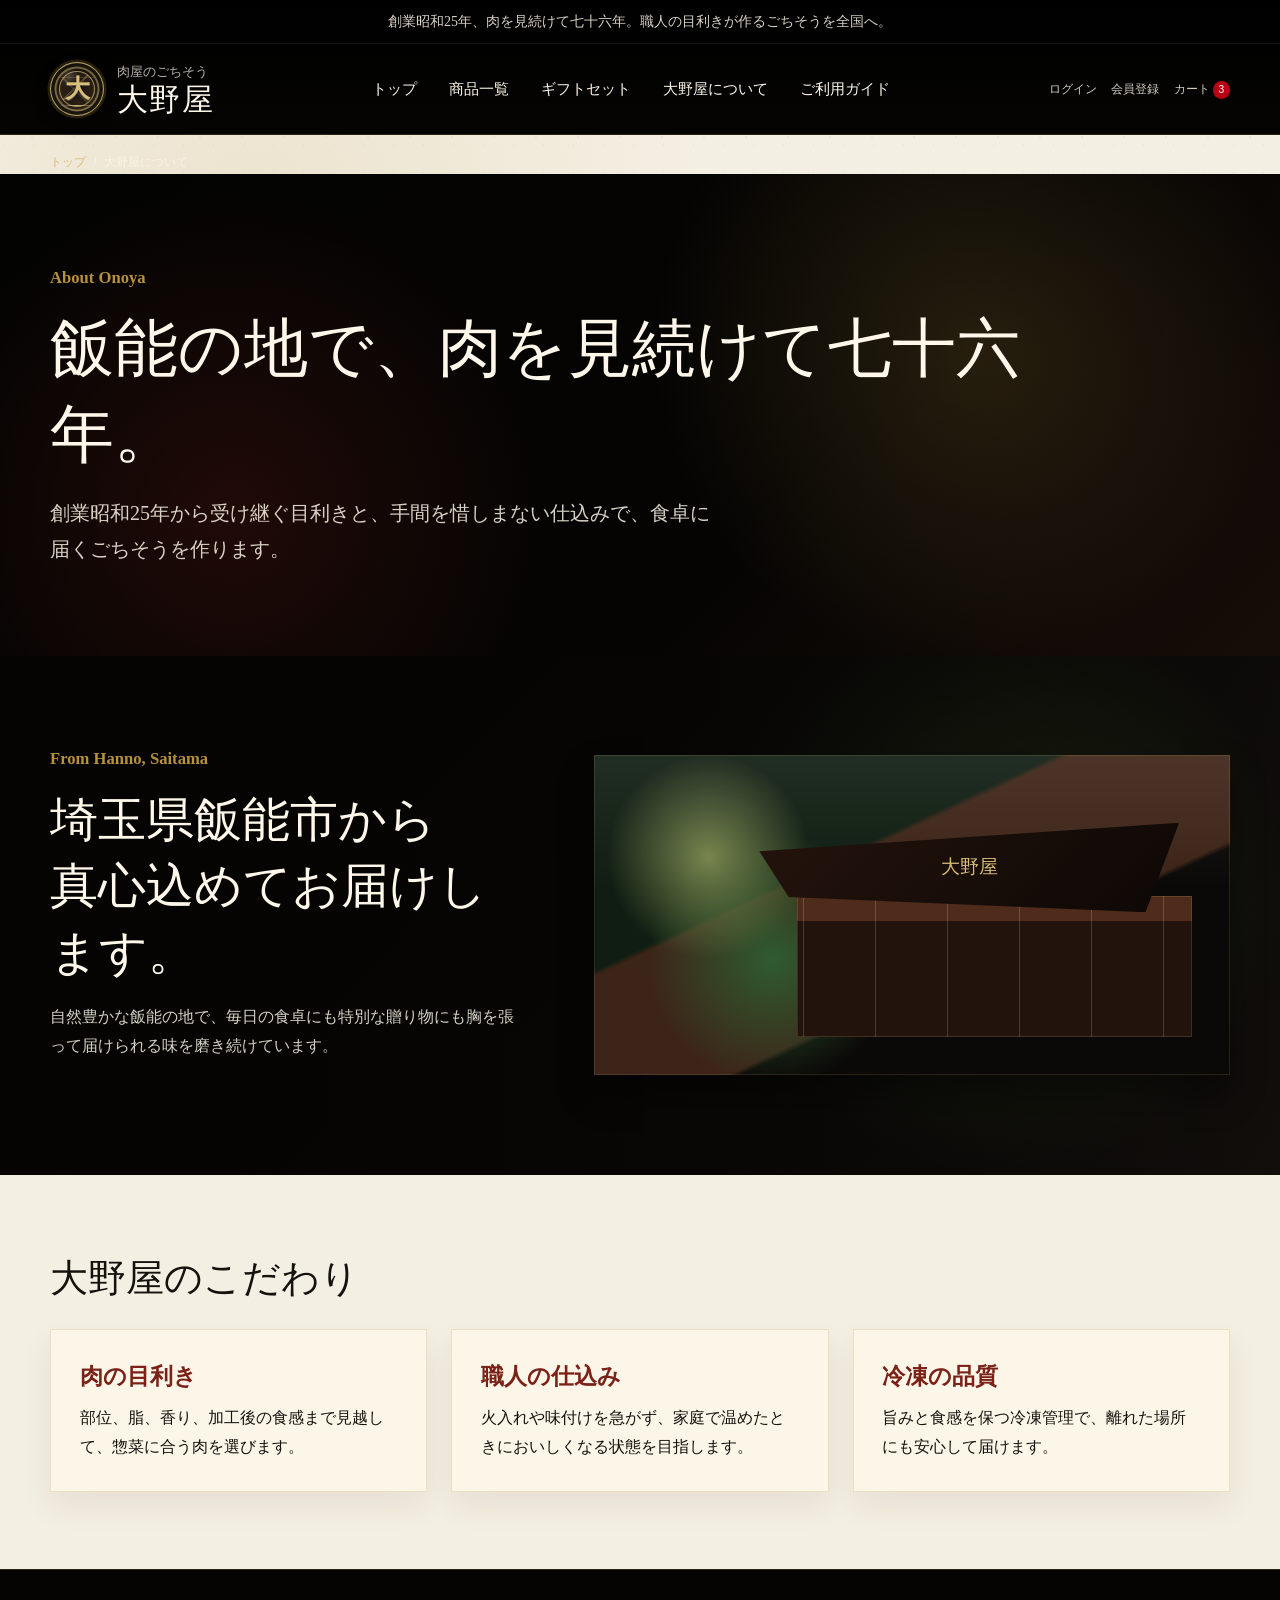
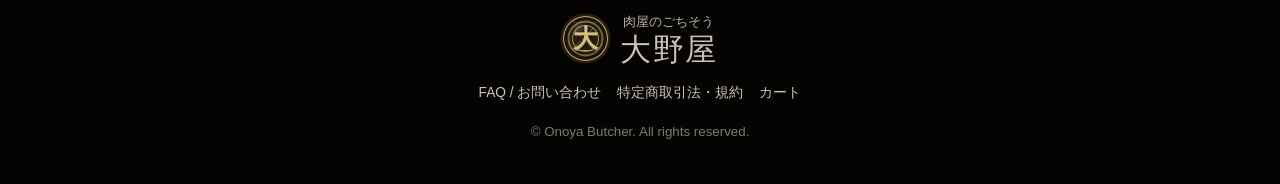
==== about.html @ 31a76e32 "Add multi-page EC mock" ====
<!doctype html>
<html lang="ja">
  <head>
    <meta charset="utf-8">
    <meta name="viewport" content="width=device-width, initial-scale=1">
    <title>大野屋について | 肉屋のごちそう 大野屋</title>
    <meta name="description" content="創業昭和25年、飯能の地で肉を見続けてきた大野屋のこだわりを伝えるページです。">
    <link rel="stylesheet" href="styles.css">
  </head>
  <body>
    <header class="site-header" id="top">
      <div class="announcement">創業昭和25年、肉を見続けて七十六年。職人の目利きが作るごちそうを全国へ。</div>
      <div class="header-inner">
        <a class="brand" href="index.html" aria-label="肉屋のごちそう 大野屋 トップへ"><span class="brand-mark" aria-hidden="true">大</span><span class="brand-copy"><span class="brand-small">肉屋のごちそう</span><span class="brand-name">大野屋</span></span></a>
        <nav class="main-nav" aria-label="メインナビゲーション"><a href="index.html">トップ</a><a href="products.html">商品一覧</a><a href="gift.html">ギフトセット</a><a href="about.html">大野屋について</a><a href="guide.html">ご利用ガイド</a></nav>
        <div class="header-actions" aria-label="アカウントメニュー"><a href="login.html">ログイン</a><a href="register.html">会員登録</a><a class="cart-link" href="cart.html">カート<span>3</span></a></div>
      </div>
    </header>
    <main>
      <div class="breadcrumb"><a href="index.html">トップ</a><span>/</span><span>大野屋について</span></div>
      <section class="page-hero">
        <div class="page-hero-inner">
          <p class="eyebrow">About Onoya</p>
          <h1>飯能の地で、肉を見続けて七十六年。</h1>
          <p class="page-lead">創業昭和25年から受け継ぐ目利きと、手間を惜しまない仕込みで、食卓に届くごちそうを作ります。</p>
        </div>
      </section>
      <section class="about" aria-labelledby="about-title">
        <div class="about-copy">
          <p class="eyebrow">From Hanno, Saitama</p>
          <h2 id="about-title">埼玉県飯能市から<br>真心込めてお届けします。</h2>
          <p>自然豊かな飯能の地で、毎日の食卓にも特別な贈り物にも胸を張って届けられる味を磨き続けています。</p>
        </div>
        <div class="store-visual" role="img" aria-label="老舗店舗と自然をイメージした背景"></div>
      </section>
      <section class="page-section section-light">
        <h2 class="section-title">大野屋のこだわり</h2>
        <div class="grid grid-3">
          <article class="panel"><h2>肉の目利き</h2><p>部位、脂、香り、加工後の食感まで見越して、惣菜に合う肉を選びます。</p></article>
          <article class="panel"><h2>職人の仕込み</h2><p>火入れや味付けを急がず、家庭で温めたときにおいしくなる状態を目指します。</p></article>
          <article class="panel"><h2>冷凍の品質</h2><p>旨みと食感を保つ冷凍管理で、離れた場所にも安心して届けます。</p></article>
        </div>
      </section>
    </main>
    <footer class="site-footer">
      <a class="brand footer-brand" href="index.html" aria-label="肉屋のごちそう 大野屋 トップへ"><span class="brand-mark" aria-hidden="true">大</span><span class="brand-copy"><span class="brand-small">肉屋のごちそう</span><span class="brand-name">大野屋</span></span></a>
      <nav class="footer-links" aria-label="フッターナビ"><a href="faq.html">FAQ / お問い合わせ</a><a href="legal.html">特定商取引法・規約</a><a href="cart.html">カート</a></nav>
      <small>&copy; Onoya Butcher. All rights reserved.</small>
    </footer>
  </body>
</html>
---- styles.css ----
:root {
  --black: #050403;
  --ink: #15120e;
  --charcoal: #211a14;
  --gold: #b8913b;
  --pale-gold: #d8bf7a;
  --paper: #f4efe3;
  --paper-deep: #e5d8bf;
  --meat-red: #7a2118;
  --roast-brown: #4a2417;
  --cream-text: #fff8ea;
  --muted-light: #c9bea8;
  --shadow: rgba(0, 0, 0, 0.36);
  --serif: "Yu Mincho", "Hiragino Mincho ProN", "Noto Serif JP", serif;
  --sans: "Hiragino Kaku Gothic ProN", "Yu Gothic", "Noto Sans JP", sans-serif;
}

* {
  box-sizing: border-box;
}

html {
  scroll-behavior: smooth;
  overflow-x: hidden;
}

body {
  min-width: 320px;
  margin: 0;
  overflow-x: hidden;
  color: var(--ink);
  background:
    radial-gradient(circle at 20% 12%, rgba(184, 145, 59, 0.12), transparent 28rem),
    linear-gradient(135deg, rgba(74, 36, 23, 0.07) 0 1px, transparent 1px 14px),
    var(--paper);
  font-family: var(--sans);
  line-height: 1.8;
  letter-spacing: 0;
}

body::before {
  position: fixed;
  inset: 0;
  z-index: -1;
  pointer-events: none;
  content: "";
  background-image:
    radial-gradient(circle at 12% 18%, rgba(80, 61, 37, 0.08) 0 1px, transparent 1px),
    radial-gradient(circle at 76% 42%, rgba(80, 61, 37, 0.07) 0 1px, transparent 1px);
  background-size: 30px 28px, 42px 40px;
  opacity: 0.5;
}

a {
  color: inherit;
  text-decoration: none;
}

img,
svg {
  max-width: 100%;
}

.site-header {
  color: var(--cream-text);
  background: linear-gradient(180deg, #000, var(--black));
  border-bottom: 1px solid rgba(216, 191, 122, 0.18);
}

.announcement {
  padding: 0.55rem 1.5rem;
  color: rgba(255, 248, 234, 0.84);
  border-bottom: 1px solid rgba(255, 255, 255, 0.08);
  font-family: var(--serif);
  font-size: clamp(0.72rem, 1.1vw, 0.88rem);
  overflow-wrap: anywhere;
  text-align: center;
}

.header-inner {
  display: grid;
  grid-template-columns: auto minmax(18rem, 1fr) auto;
  gap: 1.5rem;
  align-items: center;
  width: min(1180px, calc(100% - 3rem));
  margin: 0 auto;
  padding: 1rem 0;
}

.brand {
  display: inline-flex;
  align-items: center;
  gap: 0.8rem;
  min-width: max-content;
}

.brand-mark {
  position: relative;
  isolation: isolate;
  display: grid;
  width: 3.4rem;
  aspect-ratio: 1;
  place-items: center;
  color: var(--pale-gold);
  background:
    radial-gradient(circle at 34% 26%, rgba(255, 248, 234, 0.18), transparent 0.6rem),
    radial-gradient(circle at 50% 58%, #2b2116 0 44%, #0b0805 70%),
    conic-gradient(from 20deg, #6e5422, var(--pale-gold), #8b6827, var(--gold), #6e5422);
  border: 1px solid rgba(216, 191, 122, 0.86);
  border-radius: 50%;
  box-shadow:
    inset 0 0 0 0.22rem rgba(5, 4, 3, 0.82),
    inset 0 0 0 0.34rem rgba(216, 191, 122, 0.48),
    0 0 0 0.16rem rgba(184, 145, 59, 0.2),
    0 0.45rem 1rem rgba(0, 0, 0, 0.42);
  font-family: var(--serif);
  font-size: 1.58rem;
  font-weight: 700;
  line-height: 1;
  text-shadow:
    0 1px 0 rgba(255, 248, 234, 0.28),
    0 0.18rem 0.45rem rgba(0, 0, 0, 0.72);
}

.brand-mark::before,
.brand-mark::after {
  position: absolute;
  pointer-events: none;
  content: "";
}

.brand-mark::before {
  inset: 0.5rem;
  z-index: -1;
  border: 1px solid rgba(216, 191, 122, 0.7);
  border-radius: 50%;
  background:
    linear-gradient(135deg, transparent 43%, rgba(216, 191, 122, 0.28) 44% 47%, transparent 48%),
    linear-gradient(45deg, transparent 43%, rgba(216, 191, 122, 0.2) 44% 47%, transparent 48%);
}

.brand-mark::after {
  right: 0.58rem;
  bottom: 0.55rem;
  left: 0.58rem;
  height: 1px;
  background: linear-gradient(90deg, transparent, rgba(216, 191, 122, 0.9), transparent);
  box-shadow: 0 -1.75rem 0 rgba(216, 191, 122, 0.16);
}

.brand-copy {
  display: grid;
  gap: 0.05rem;
  font-family: var(--serif);
}

.brand-small {
  color: rgba(255, 248, 234, 0.72);
  font-size: 0.82rem;
}

.brand-name {
  font-size: clamp(1.45rem, 2.4vw, 2rem);
  letter-spacing: 0.04em;
  line-height: 1.1;
}

.main-nav,
.header-actions {
  display: flex;
  flex-wrap: wrap;
  align-items: center;
}

.main-nav {
  justify-content: center;
  gap: clamp(0.75rem, 2.5vw, 2.25rem);
  font-family: var(--serif);
  font-size: 0.95rem;
}

.main-nav a {
  position: relative;
  padding: 0.55rem 0;
}

.main-nav a::after {
  position: absolute;
  right: 0;
  bottom: 0;
  left: 0;
  height: 1px;
  content: "";
  background: var(--pale-gold);
  opacity: 0;
  transform: scaleX(0.4);
  transition: opacity 180ms ease, transform 180ms ease;
}

.main-nav a:hover::after,
.main-nav a:focus-visible::after {
  opacity: 1;
  transform: scaleX(1);
}

.header-actions {
  justify-content: flex-end;
  gap: 0.9rem;
  color: rgba(255, 248, 234, 0.82);
  font-size: 0.78rem;
}

.cart-link {
  position: relative;
}

.cart-link span {
  display: inline-grid;
  min-width: 1.08rem;
  height: 1.08rem;
  margin-left: 0.18rem;
  place-items: center;
  color: #fff;
  background: #b90013;
  border-radius: 50%;
  font-size: 0.64rem;
  line-height: 1;
}

.hero {
  position: relative;
  display: grid;
  grid-template-columns: minmax(0, 0.9fr) minmax(22rem, 1.1fr);
  gap: clamp(2rem, 5vw, 5rem);
  align-items: center;
  min-height: 620px;
  padding: clamp(3rem, 7vw, 5.8rem) max(1.5rem, calc((100vw - 1180px) / 2));
  overflow: hidden;
  color: var(--cream-text);
  background:
    linear-gradient(90deg, rgba(5, 4, 3, 0.97), rgba(5, 4, 3, 0.8) 42%, rgba(5, 4, 3, 0.28)),
    radial-gradient(circle at 76% 44%, rgba(184, 63, 25, 0.44), transparent 18rem),
    linear-gradient(135deg, #020201, #0a0705 55%, #1a0d08);
}

.hero::before {
  position: absolute;
  inset: 0;
  content: "";
  background:
    radial-gradient(circle at 30% 35%, rgba(216, 191, 122, 0.08), transparent 18rem),
    radial-gradient(circle at 85% 12%, rgba(78, 102, 25, 0.32), transparent 10rem);
  pointer-events: none;
}

.hero-copy,
.hero-visual {
  position: relative;
  z-index: 1;
}

.eyebrow {
  margin: 0 0 0.8rem;
  color: var(--gold);
  font-family: var(--serif);
  font-size: clamp(0.86rem, 1.3vw, 1.05rem);
  font-weight: 700;
}

.hero h1,
.section-heading h2,
.gift-copy h2,
.about-copy h2 {
  margin: 0;
  font-family: var(--serif);
  font-weight: 500;
  line-height: 1.38;
}

.hero h1 {
  font-size: clamp(3rem, 7vw, 5.8rem);
}

.title-line {
  display: block;
  white-space: nowrap;
}

.hero-lead {
  max-width: 28rem;
  margin: 1.1rem 0 0;
  color: rgba(255, 248, 234, 0.9);
  font-family: var(--serif);
  font-size: clamp(1.05rem, 2vw, 1.45rem);
  line-height: 1.75;
}

.hero-actions {
  display: flex;
  flex-wrap: wrap;
  gap: 0.85rem;
  margin-top: 2rem;
}

.button {
  display: inline-flex;
  align-items: center;
  justify-content: center;
  min-height: 2.75rem;
  padding: 0.72rem 1.55rem;
  border: 1px solid currentColor;
  font-family: var(--serif);
  font-size: 0.95rem;
  line-height: 1.2;
  text-align: center;
  transition: transform 180ms ease, background-color 180ms ease, border-color 180ms ease, color 180ms ease;
}

.button:hover,
.button:focus-visible {
  transform: translateY(-1px);
}

.button.primary {
  color: var(--black);
  background: linear-gradient(135deg, var(--pale-gold), var(--gold));
  border-color: var(--pale-gold);
}

.button.ghost {
  color: var(--cream-text);
  background: rgba(5, 4, 3, 0.34);
  border-color: var(--gold);
}

.button.outline {
  width: min(100%, 11.2rem);
  min-height: 2.35rem;
  color: var(--meat-red);
  background: transparent;
  border-color: rgba(122, 33, 24, 0.72);
}

.button.outline:hover,
.button.outline:focus-visible {
  color: var(--cream-text);
  background: var(--meat-red);
}

.trust-badges {
  display: grid;
  grid-template-columns: repeat(3, minmax(0, 1fr));
  gap: 0.9rem;
  max-width: 34rem;
  margin-top: 2.4rem;
}

.trust-badges article {
  position: relative;
  min-height: 7.6rem;
  padding: 1rem 0.8rem 0.9rem;
  border: 1px solid rgba(184, 145, 59, 0.78);
  background:
    linear-gradient(135deg, rgba(184, 145, 59, 0.13), rgba(184, 145, 59, 0.02)),
    rgba(0, 0, 0, 0.32);
  text-align: center;
}

.trust-badges article::before,
.trust-badges article::after {
  position: absolute;
  width: 0.7rem;
  height: 0.7rem;
  content: "";
  border-color: var(--pale-gold);
  border-style: solid;
}

.trust-badges article::before {
  top: 0.28rem;
  left: 0.28rem;
  border-width: 1px 0 0 1px;
}

.trust-badges article::after {
  right: 0.28rem;
  bottom: 0.28rem;
  border-width: 0 1px 1px 0;
}

.badge-icon {
  display: block;
  color: var(--gold);
  font-family: var(--serif);
  font-size: 1.5rem;
  line-height: 1;
}

.trust-badges h2 {
  margin: 0.58rem 0 0.1rem;
  color: var(--pale-gold);
  font-family: var(--serif);
  font-size: 1rem;
}

.trust-badges p {
  margin: 0;
  color: rgba(255, 248, 234, 0.78);
  font-size: 0.78rem;
}

.hero-visual {
  min-height: clamp(25rem, 45vw, 35rem);
}

.meat-plate {
  position: absolute;
  right: 0;
  bottom: 10%;
  width: min(94%, 39rem);
  aspect-ratio: 1.33;
  border-radius: 48% 52% 46% 54% / 55% 51% 49% 45%;
  background:
    radial-gradient(circle at 35% 28%, rgba(255, 245, 194, 0.68), transparent 0.55rem),
    radial-gradient(circle at 58% 42%, rgba(255, 205, 132, 0.48), transparent 0.7rem),
    radial-gradient(circle at 68% 21%, rgba(255, 246, 220, 0.52), transparent 0.45rem),
    radial-gradient(circle at 28% 66%, rgba(255, 216, 160, 0.32), transparent 0.48rem),
    radial-gradient(circle at 50% 52%, #8d3b23 0 8%, #6d281b 24%, #3c1b12 65%, #1d0c08 100%);
  box-shadow:
    inset 0 1.2rem 1.2rem rgba(255, 235, 182, 0.14),
    inset 0 -1.4rem 2rem rgba(0, 0, 0, 0.5),
    0 2.4rem 3rem rgba(0, 0, 0, 0.52);
}

.meat-plate::before {
  position: absolute;
  inset: 12% 8% 14%;
  content: "";
  border-radius: inherit;
  background:
    repeating-linear-gradient(30deg, rgba(35, 11, 4, 0.42) 0 0.24rem, transparent 0.24rem 1.05rem),
    radial-gradient(circle at 40% 45%, rgba(255, 147, 60, 0.46), transparent 8rem);
  mix-blend-mode: screen;
  opacity: 0.55;
}

.meat-plate::after {
  position: absolute;
  right: -6%;
  bottom: -12%;
  left: -10%;
  height: 42%;
  content: "";
  border-radius: 50%;
  background:
    radial-gradient(ellipse at 50% 0, rgba(255, 179, 77, 0.28), transparent 32%),
    linear-gradient(180deg, rgba(20, 10, 5, 0.84), rgba(2, 2, 1, 0.95));
  box-shadow: inset 0 0 0 1px rgba(216, 191, 122, 0.18);
  transform: rotate(-2deg);
}

.meat-gloss {
  position: absolute;
  top: 18%;
  left: 21%;
  width: 54%;
  height: 18%;
  border-radius: 50%;
  background: linear-gradient(90deg, transparent, rgba(255, 241, 193, 0.42), transparent);
  filter: blur(0.25rem);
  transform: rotate(-8deg);
}

.vegetable,
.steam {
  position: absolute;
  display: block;
}

.vegetable-green {
  top: 9%;
  right: 19%;
  width: 10rem;
  height: 5.4rem;
  border-radius: 52% 48% 55% 45%;
  background: radial-gradient(circle at 30% 20%, #94b642, #315111 64%, #17250a);
  filter: blur(0.2px);
  transform: rotate(-16deg);
}

.vegetable-orange {
  top: 13%;
  right: 3%;
  width: 8.6rem;
  height: 7.1rem;
  border-radius: 46% 54% 49% 51%;
  background: radial-gradient(circle at 35% 28%, #f8b65a, #d55519 58%, #5c1d0d);
  transform: rotate(17deg);
}

.vegetable-gold {
  top: 28%;
  right: -2%;
  width: 7.6rem;
  height: 6.2rem;
  border-radius: 44% 56% 60% 40%;
  background: radial-gradient(circle at 30% 24%, #ffe2a1, #d79c3f 56%, #6e3b16);
  transform: rotate(-8deg);
}

.steam {
  width: 7rem;
  height: 13rem;
  border-left: 1.2rem solid rgba(255, 255, 255, 0.1);
  border-radius: 50%;
  filter: blur(0.35rem);
}

.steam-one {
  top: 0;
  left: 11%;
  transform: rotate(14deg);
}

.steam-two {
  top: 6%;
  left: 27%;
  transform: rotate(-10deg);
}

.steam-three {
  top: 2%;
  right: 27%;
  transform: rotate(20deg);
}

.section-light {
  padding: clamp(3.2rem, 7vw, 5.5rem) max(1.5rem, calc((100vw - 1180px) / 2));
}

.section-heading {
  margin-bottom: 2rem;
  text-align: center;
}

.section-heading h2 {
  position: relative;
  display: inline-block;
  color: var(--ink);
  font-size: clamp(1.75rem, 3.4vw, 2.35rem);
}

.section-heading h2::after {
  display: block;
  width: 4rem;
  height: 1px;
  margin: 0.7rem auto 0;
  content: "";
  background: var(--gold);
}

.product-grid {
  display: grid;
  grid-template-columns: repeat(4, minmax(0, 1fr));
  gap: clamp(1rem, 2vw, 1.35rem);
}

.product-card {
  display: grid;
  align-content: start;
  justify-items: center;
  min-width: 0;
  padding-bottom: 1.1rem;
  text-align: center;
}

.product-visual {
  position: relative;
  width: 100%;
  aspect-ratio: 1.22;
  margin-bottom: 1.1rem;
  overflow: hidden;
  background:
    radial-gradient(circle at 52% 45%, rgba(255, 219, 139, 0.38), transparent 18%),
    radial-gradient(circle at 50% 50%, #7e3721 0 22%, #25100b 54%, #090705 100%);
  box-shadow: 0 0.7rem 1.1rem rgba(74, 36, 23, 0.16);
}

.product-visual::before,
.product-visual::after {
  position: absolute;
  content: "";
}

.product-visual::before {
  inset: 18% 14% 17%;
  border-radius: 50%;
  background:
    radial-gradient(circle at 35% 28%, rgba(255, 236, 181, 0.68), transparent 0.36rem),
    radial-gradient(circle at 58% 50%, rgba(255, 191, 106, 0.44), transparent 0.45rem),
    repeating-linear-gradient(28deg, rgba(32, 9, 3, 0.28) 0 0.18rem, transparent 0.18rem 0.74rem),
    radial-gradient(circle at 50% 45%, #8a3a22, #541e14 64%, #27100b);
  box-shadow: inset 0 0.75rem 1rem rgba(255, 225, 170, 0.14), 0 0.75rem 1.2rem rgba(0, 0, 0, 0.5);
}

.product-visual::after {
  right: 4%;
  bottom: 0;
  left: 2%;
  height: 29%;
  border-radius: 50%;
  background: rgba(6, 5, 4, 0.68);
}

.product-stew {
  background:
    radial-gradient(circle at 50% 54%, #d8c9ad 0 23%, #4a2417 24% 47%, #0d0806 72%);
}

.product-stew::before {
  inset: 26% 20% 18%;
  border-radius: 48%;
  background:
    radial-gradient(circle at 34% 39%, #a1542b 0 8%, transparent 9%),
    radial-gradient(circle at 55% 50%, #85351f 0 10%, transparent 11%),
    radial-gradient(circle at 70% 38%, #bb6b33 0 8%, transparent 9%),
    linear-gradient(135deg, #6d2c1a, #2b120d);
}

.product-bowl {
  background:
    radial-gradient(circle at 50% 60%, #12100d 0 30%, #75604a 31% 39%, #130d09 70%);
}

.product-bowl::before {
  inset: 18% 12% 20%;
  border-radius: 50%;
  background:
    repeating-linear-gradient(122deg, rgba(30, 9, 4, 0.36) 0 0.22rem, transparent 0.22rem 1rem),
    radial-gradient(circle at 45% 45%, #b25723, #6c2714 66%, #2a0d08);
}

.product-kalbi {
  background:
    radial-gradient(circle at 50% 60%, #16110e 0 34%, #5e4938 35% 42%, #100907 70%);
}

.product-kalbi::before {
  inset: 18% 15% 18%;
  border-radius: 45%;
  background:
    radial-gradient(circle at 25% 37%, #9a3d20 0 8%, transparent 9%),
    radial-gradient(circle at 43% 58%, #bb6232 0 8%, transparent 9%),
    radial-gradient(circle at 65% 42%, #7e2b19 0 9%, transparent 10%),
    radial-gradient(circle at 72% 66%, #b5562b 0 7%, transparent 8%),
    linear-gradient(135deg, #5f2115, #2a0f0a);
}

.rank {
  position: absolute;
  top: 0.65rem;
  left: 0.65rem;
  z-index: 1;
  display: grid;
  width: 3.5rem;
  height: 3.5rem;
  place-items: center;
  color: var(--pale-gold);
  background: rgba(5, 4, 3, 0.78);
  border: 1px solid var(--gold);
  font-family: var(--serif);
  font-size: 0.82rem;
  line-height: 1.2;
}

.product-card h3 {
  margin: 0;
  color: var(--meat-red);
  font-family: var(--serif);
  font-size: clamp(1rem, 1.8vw, 1.12rem);
  line-height: 1.5;
}

.product-card p {
  max-width: 17rem;
  margin: 0.55rem 0 0;
  font-size: 0.92rem;
  line-height: 1.85;
  text-align: left;
}

.product-card .price {
  margin: 0.7rem 0 0.75rem;
  color: var(--meat-red);
  font-family: Georgia, var(--serif);
  font-size: 1.55rem;
  line-height: 1;
  text-align: center;
}

.price span {
  margin-left: 0.18rem;
  color: var(--ink);
  font-family: var(--sans);
  font-size: 0.78rem;
}

.gift-band {
  display: grid;
  grid-template-columns: minmax(18rem, 0.85fr) minmax(20rem, 1.15fr);
  gap: clamp(2rem, 4vw, 4rem);
  align-items: center;
  width: min(1180px, calc(100% - 3rem));
  margin: 0 auto clamp(2rem, 5vw, 4rem);
  padding: clamp(2.2rem, 5vw, 4rem);
  overflow: hidden;
  color: var(--cream-text);
  background:
    radial-gradient(circle at 83% 22%, rgba(184, 145, 59, 0.16), transparent 18rem),
    linear-gradient(135deg, rgba(5, 4, 3, 0.95), rgba(21, 18, 14, 0.96)),
    var(--black);
  box-shadow: 0 1.2rem 2.5rem rgba(74, 36, 23, 0.18);
}

.gift-copy h2 {
  margin-bottom: 0.7rem;
  font-size: clamp(2.1rem, 4.6vw, 3.35rem);
}

.gift-copy p:not(.eyebrow) {
  max-width: 28rem;
  margin: 0 0 1.6rem;
  color: rgba(255, 248, 234, 0.84);
}

.gift-box {
  position: relative;
  min-height: 21rem;
}

.gift-box::before {
  position: absolute;
  right: 6%;
  bottom: 7%;
  width: 58%;
  height: 54%;
  content: "";
  background: linear-gradient(135deg, #2c2822, #050403 70%);
  box-shadow: 0 1.4rem 2rem rgba(0, 0, 0, 0.42), inset 0 0 0 1px rgba(216, 191, 122, 0.16);
  transform: rotate(9deg);
}

.box-lid {
  position: absolute;
  top: 9%;
  right: 5%;
  display: grid;
  width: 38%;
  height: 42%;
  place-items: center;
  color: var(--pale-gold);
  background: linear-gradient(135deg, #25211b, #090807);
  box-shadow: 0 1rem 1.4rem rgba(0, 0, 0, 0.42), inset 0 0 0 1px rgba(216, 191, 122, 0.24);
  font-family: var(--serif);
  font-size: clamp(1.2rem, 2.2vw, 1.7rem);
  transform: rotate(-8deg);
}

.gift-pack {
  position: absolute;
  display: grid;
  place-items: center;
  color: var(--pale-gold);
  background:
    linear-gradient(135deg, rgba(255, 255, 255, 0.15), rgba(255, 255, 255, 0.02)),
    linear-gradient(135deg, #15120e, #050403);
  border: 1px solid rgba(216, 191, 122, 0.48);
  box-shadow: 0 0.9rem 1.2rem rgba(0, 0, 0, 0.36);
  font-family: var(--serif);
  font-size: 0.9rem;
}

.pack-one {
  top: 23%;
  left: 7%;
  width: 29%;
  height: 39%;
  transform: rotate(-8deg);
}

.pack-two {
  top: 16%;
  left: 36%;
  width: 25%;
  height: 34%;
  transform: rotate(8deg);
}

.pack-three {
  right: 33%;
  bottom: 11%;
  width: 35%;
  height: 30%;
  color: #f2d8a0;
  background:
    linear-gradient(135deg, rgba(255, 248, 234, 0.12), rgba(255, 248, 234, 0.02)),
    linear-gradient(135deg, #78331f, #35160f);
  transform: rotate(5deg);
}

.service-strip {
  display: grid;
  grid-template-columns: repeat(4, minmax(0, 1fr));
  gap: 0;
  width: min(1180px, calc(100% - 3rem));
  margin: 0 auto clamp(2rem, 5vw, 4rem);
  background: rgba(255, 248, 234, 0.72);
  border: 1px solid rgba(184, 145, 59, 0.16);
}

.service-strip article {
  display: flex;
  gap: 1rem;
  align-items: center;
  min-width: 0;
  padding: 1.5rem 1.35rem;
}

.service-strip article + article {
  border-left: 1px solid rgba(184, 145, 59, 0.24);
}

.service-strip span {
  color: var(--gold);
  font-family: var(--serif);
  font-size: 2.25rem;
  line-height: 1;
}

.service-strip h2 {
  margin: 0;
  color: var(--ink);
  font-family: var(--serif);
  font-size: 1.05rem;
}

.service-strip p {
  margin: 0.1rem 0 0;
  font-size: 0.78rem;
  line-height: 1.5;
}

.about {
  position: relative;
  display: grid;
  grid-template-columns: minmax(18rem, 0.86fr) minmax(18rem, 1.14fr);
  gap: clamp(2rem, 5vw, 4rem);
  align-items: center;
  padding: clamp(3rem, 7vw, 5.5rem) max(1.5rem, calc((100vw - 1180px) / 2));
  overflow: hidden;
  color: var(--cream-text);
  background:
    linear-gradient(90deg, rgba(5, 4, 3, 0.98), rgba(5, 4, 3, 0.72) 56%, rgba(5, 4, 3, 0.25)),
    radial-gradient(circle at 78% 44%, rgba(65, 91, 40, 0.5), transparent 18rem),
    linear-gradient(135deg, #030302, #15120e);
}

.about-copy {
  position: relative;
  z-index: 1;
}

.about-copy h2 {
  font-size: clamp(1.85rem, 4vw, 3rem);
}

.about-copy p:not(.eyebrow) {
  max-width: 34rem;
  margin: 1.1rem 0 1.6rem;
  color: rgba(255, 248, 234, 0.84);
}

.store-visual {
  position: relative;
  min-height: 20rem;
  overflow: hidden;
  background:
    linear-gradient(180deg, rgba(255, 248, 234, 0.08), transparent 42%),
    radial-gradient(circle at 18% 32%, #75834b, transparent 18%),
    radial-gradient(circle at 28% 64%, #2f5b2f, transparent 25%),
    linear-gradient(155deg, #0f1d12 0 35%, #3d2418 36% 62%, #0b0907 63%);
  box-shadow: 0 1.2rem 2rem rgba(0, 0, 0, 0.42), inset 0 0 0 1px rgba(216, 191, 122, 0.14);
}

.store-visual::before {
  position: absolute;
  right: 6%;
  bottom: 12%;
  width: 62%;
  height: 44%;
  content: "";
  background:
    linear-gradient(90deg, transparent 0 8%, rgba(255, 248, 234, 0.18) 8% 10%, transparent 10% 18%),
    linear-gradient(180deg, #4e2b1b 0 18%, #22130d 18% 100%);
  background-size: 4.5rem 100%, auto;
  box-shadow: inset 0 0 0 1px rgba(216, 191, 122, 0.16);
}

.store-visual::after {
  position: absolute;
  right: 8%;
  bottom: 51%;
  width: 66%;
  height: 28%;
  content: "大野屋";
  display: grid;
  place-items: center;
  color: var(--pale-gold);
  background: linear-gradient(135deg, #24130c, #0d0806);
  clip-path: polygon(0 32%, 100% 0, 92% 100%, 7% 83%);
  font-family: var(--serif);
  font-size: 1.2rem;
}

.site-footer {
  display: grid;
  gap: 0.85rem;
  justify-items: center;
  padding: 2.5rem 1.5rem;
  color: rgba(255, 248, 234, 0.78);
  background: var(--black);
  border-top: 1px solid rgba(216, 191, 122, 0.18);
  text-align: center;
}

.footer-brand .brand-mark {
  width: 2.8rem;
}

.site-footer p {
  margin: 0;
}

.site-footer small {
  color: rgba(255, 248, 234, 0.48);
}

.breadcrumb {
  display: flex;
  flex-wrap: wrap;
  gap: 0.45rem;
  width: min(1180px, calc(100% - 3rem));
  margin: 0 auto;
  padding: 1rem 0 0;
  color: rgba(255, 248, 234, 0.68);
  font-size: 0.78rem;
}

.breadcrumb a {
  color: var(--pale-gold);
}

.page-hero {
  padding: clamp(3.2rem, 7vw, 5.6rem) max(1.5rem, calc((100vw - 1180px) / 2));
  color: var(--cream-text);
  background:
    radial-gradient(circle at 76% 36%, rgba(184, 145, 59, 0.18), transparent 20rem),
    radial-gradient(circle at 18% 70%, rgba(122, 33, 24, 0.24), transparent 20rem),
    linear-gradient(135deg, #030302, var(--black) 62%, #170d08);
}

.page-hero-inner {
  width: min(1180px, 100%);
}

.page-hero h1 {
  max-width: 62rem;
  margin: 0;
  font-family: var(--serif);
  font-size: clamp(2.25rem, 5vw, 4.4rem);
  font-weight: 500;
  line-height: 1.35;
  overflow-wrap: anywhere;
}

.page-lead {
  max-width: 42rem;
  margin: 1rem 0 0;
  color: rgba(255, 248, 234, 0.84);
  font-family: var(--serif);
  font-size: clamp(1rem, 1.8vw, 1.25rem);
  overflow-wrap: anywhere;
}

.page-section {
  padding: clamp(2.8rem, 6vw, 5rem) max(1.5rem, calc((100vw - 1180px) / 2));
}

.section-dark {
  color: var(--cream-text);
  background:
    radial-gradient(circle at 78% 18%, rgba(184, 145, 59, 0.14), transparent 18rem),
    linear-gradient(135deg, var(--black), var(--ink));
}

.section-title {
  margin: 0 0 1.4rem;
  color: inherit;
  font-family: var(--serif);
  font-size: clamp(1.65rem, 3vw, 2.45rem);
  font-weight: 500;
  line-height: 1.45;
  overflow-wrap: anywhere;
}

.section-copy {
  max-width: 44rem;
  margin: 0 0 1.8rem;
}

.grid {
  display: grid;
  gap: clamp(1rem, 2vw, 1.5rem);
}

.grid-2 {
  grid-template-columns: repeat(2, minmax(0, 1fr));
}

.grid-3 {
  grid-template-columns: repeat(3, minmax(0, 1fr));
}

.grid-4 {
  grid-template-columns: repeat(4, minmax(0, 1fr));
}

.panel,
.form-panel,
.legal-doc {
  border: 1px solid rgba(184, 145, 59, 0.24);
  background: rgba(255, 248, 234, 0.72);
  box-shadow: 0 0.85rem 1.8rem rgba(74, 36, 23, 0.08);
}

.panel {
  padding: clamp(1.2rem, 2.5vw, 1.8rem);
}

.panel.dark {
  color: var(--cream-text);
  background:
    linear-gradient(135deg, rgba(184, 145, 59, 0.08), rgba(5, 4, 3, 0.94)),
    var(--black);
}

.panel h2,
.panel h3,
.form-panel h2,
.legal-doc h2 {
  margin: 0 0 0.65rem;
  color: var(--meat-red);
  font-family: var(--serif);
  font-size: clamp(1.18rem, 2vw, 1.45rem);
  line-height: 1.5;
}

.panel.dark h2,
.panel.dark h3 {
  color: var(--pale-gold);
}

.panel p,
.panel ul,
.panel ol {
  margin: 0.45rem 0 0;
  overflow-wrap: anywhere;
}

.panel ul,
.panel ol {
  padding-left: 1.25rem;
}

.product-list-card {
  display: grid;
  gap: 1rem;
  align-content: start;
}

.product-list-card .product-visual {
  margin: 0;
}

.product-meta {
  display: flex;
  flex-wrap: wrap;
  gap: 0.45rem;
  margin-top: 0.75rem;
}

.pill {
  display: inline-flex;
  align-items: center;
  min-height: 1.8rem;
  padding: 0.22rem 0.65rem;
  color: var(--meat-red);
  border: 1px solid rgba(122, 33, 24, 0.28);
  background: rgba(255, 248, 234, 0.62);
  font-size: 0.78rem;
}

.detail-layout,
.checkout-layout {
  display: grid;
  grid-template-columns: minmax(0, 1fr) minmax(19rem, 0.58fr);
  gap: clamp(1.4rem, 4vw, 3rem);
  align-items: start;
}

.detail-visual {
  position: relative;
  min-height: 28rem;
  overflow: hidden;
  background:
    radial-gradient(circle at 54% 48%, rgba(255, 219, 139, 0.38), transparent 20%),
    radial-gradient(circle at 50% 50%, #7e3721 0 24%, #25100b 55%, #090705 100%);
  box-shadow: 0 1rem 2rem rgba(74, 36, 23, 0.16);
}

.detail-visual::before {
  position: absolute;
  inset: 18% 14% 18%;
  content: "";
  border-radius: 50%;
  background:
    radial-gradient(circle at 35% 28%, rgba(255, 236, 181, 0.68), transparent 0.42rem),
    radial-gradient(circle at 58% 50%, rgba(255, 191, 106, 0.44), transparent 0.55rem),
    repeating-linear-gradient(28deg, rgba(32, 9, 3, 0.28) 0 0.22rem, transparent 0.22rem 0.82rem),
    radial-gradient(circle at 50% 45%, #8a3a22, #541e14 64%, #27100b);
}

.spec-table,
.cart-table,
.legal-table {
  width: 100%;
  border-collapse: collapse;
  background: rgba(255, 248, 234, 0.78);
}

.spec-table th,
.spec-table td,
.cart-table th,
.cart-table td,
.legal-table th,
.legal-table td {
  padding: 0.85rem;
  border: 1px solid rgba(184, 145, 59, 0.22);
  text-align: left;
  vertical-align: top;
}

.spec-table th,
.legal-table th {
  width: 9rem;
  color: var(--meat-red);
  font-family: var(--serif);
  background: rgba(229, 216, 191, 0.42);
}

.cart-table th {
  color: var(--meat-red);
  font-family: var(--serif);
  background: rgba(229, 216, 191, 0.42);
}

.form-panel {
  padding: clamp(1.2rem, 3vw, 2rem);
}

.form-grid {
  display: grid;
  gap: 1rem;
}

.field {
  display: grid;
  gap: 0.35rem;
}

.field label {
  color: var(--meat-red);
  font-family: var(--serif);
  font-weight: 700;
}

.field input,
.field select,
.field textarea {
  width: 100%;
  min-height: 2.75rem;
  padding: 0.65rem 0.75rem;
  color: var(--ink);
  border: 1px solid rgba(184, 145, 59, 0.4);
  background: rgba(255, 248, 234, 0.92);
  font: inherit;
}

.field textarea {
  min-height: 7rem;
  resize: vertical;
}

.mock-note {
  margin: 1rem 0 0;
  padding: 0.85rem 1rem;
  color: var(--meat-red);
  border: 1px solid rgba(122, 33, 24, 0.24);
  background: rgba(255, 248, 234, 0.78);
  font-size: 0.9rem;
}

.faq-list {
  display: grid;
  gap: 0.9rem;
}

.faq-list details {
  border: 1px solid rgba(184, 145, 59, 0.22);
  background: rgba(255, 248, 234, 0.72);
}

.faq-list summary {
  cursor: pointer;
  padding: 1rem 1.1rem;
  color: var(--meat-red);
  font-family: var(--serif);
  font-weight: 700;
}

.faq-list details p {
  margin: 0;
  padding: 0 1.1rem 1rem;
}

.order-summary {
  position: sticky;
  top: 1rem;
}

.summary-row {
  display: flex;
  justify-content: space-between;
  gap: 1rem;
  padding: 0.55rem 0;
  border-bottom: 1px solid rgba(184, 145, 59, 0.18);
}

.summary-row.total {
  color: var(--meat-red);
  font-family: var(--serif);
  font-size: 1.25rem;
  font-weight: 700;
}

.legal-doc {
  padding: clamp(1.3rem, 3vw, 2rem);
}

.legal-doc section + section {
  margin-top: 2.2rem;
  padding-top: 2rem;
  border-top: 1px solid rgba(184, 145, 59, 0.24);
}

.footer-links {
  display: flex;
  flex-wrap: wrap;
  justify-content: center;
  gap: 0.6rem 1rem;
  font-size: 0.86rem;
}

@media (max-width: 980px) {
  .header-inner {
    grid-template-columns: 1fr;
    justify-items: center;
  }

  .main-nav,
  .header-actions {
    justify-content: center;
  }

  .hero,
  .gift-band,
  .about {
    grid-template-columns: 1fr;
  }

  .hero {
    min-height: auto;
  }

  .hero-visual {
    min-height: 24rem;
  }

  .product-grid,
  .service-strip,
  .grid-4,
  .grid-3,
  .grid-2,
  .detail-layout,
  .checkout-layout {
    grid-template-columns: repeat(2, minmax(0, 1fr));
  }

  .detail-layout,
  .checkout-layout {
    grid-template-columns: 1fr;
  }

  .service-strip article:nth-child(3) {
    border-left: 0;
    border-top: 1px solid rgba(184, 145, 59, 0.24);
  }

  .service-strip article:nth-child(4) {
    border-top: 1px solid rgba(184, 145, 59, 0.24);
  }
}

@media (max-width: 640px) {
  .announcement {
    width: 100vw;
    max-width: 100vw;
    padding-inline: 1rem;
    line-height: 1.65;
    word-break: break-all;
    text-align: left;
  }

  .header-inner,
  .gift-band,
  .service-strip {
    width: min(100% - 2rem, 1180px);
  }

  .brand {
    min-width: 0;
  }

  .brand-mark {
    width: 3rem;
  }

  .main-nav {
    display: grid;
    grid-template-columns: repeat(2, minmax(0, max-content));
    width: 100%;
    justify-content: center;
    gap: 0.3rem 1rem;
    font-size: 0.86rem;
  }

  .main-nav a {
    min-width: 0;
    padding-block: 0.3rem;
  }

  .header-actions {
    gap: 0.8rem;
  }

  .hero {
    padding: 2.8rem 1rem 3rem;
  }

  .hero h1 {
    font-size: clamp(2.35rem, 14vw, 3.35rem);
  }

  .page-hero h1 {
    font-size: clamp(1.85rem, 8.8vw, 2.35rem);
    line-height: 1.5;
    word-break: break-all;
  }

  .page-lead {
    max-width: 100%;
    font-size: 0.98rem;
    word-break: break-all;
  }

  .hero-lead {
    max-width: 21rem;
    font-size: 1.02rem;
  }

  .hero-actions {
    flex-direction: column;
    align-items: stretch;
  }

  .trust-badges {
    grid-template-columns: 1fr;
  }

  .trust-badges article {
    min-height: 8.7rem;
    padding-block: 1.15rem;
  }

  .hero-visual {
    min-height: 19rem;
  }

  .vegetable-green {
    right: 23%;
    width: 6.8rem;
    height: 3.8rem;
  }

  .vegetable-orange,
  .vegetable-gold {
    width: 5.6rem;
    height: 4.8rem;
  }

  .section-light,
  .about {
    padding-inline: 1rem;
  }

  .product-grid,
  .service-strip,
  .grid-4,
  .grid-3,
  .grid-2 {
    grid-template-columns: 1fr;
  }

  .page-hero,
  .page-section {
    padding-inline: 1rem;
  }

  .breadcrumb {
    width: min(100% - 2rem, 1180px);
  }

  .detail-visual {
    min-height: 18rem;
  }

  .cart-table {
    display: block;
    overflow-x: auto;
    white-space: nowrap;
  }

  .spec-table,
  .legal-table {
    display: block;
    overflow-x: auto;
  }

  .spec-table th,
  .legal-table th {
    width: 7rem;
    min-width: 7rem;
  }

  .product-card p {
    text-align: center;
  }

  .gift-band {
    padding: 2rem 1.15rem;
  }

  .gift-box {
    min-height: 17rem;
  }

  .service-strip article,
  .service-strip article + article,
  .service-strip article:nth-child(3),
  .service-strip article:nth-child(4) {
    border-left: 0;
    border-top: 1px solid rgba(184, 145, 59, 0.24);
  }

  .service-strip article:first-child {
    border-top: 0;
  }
}
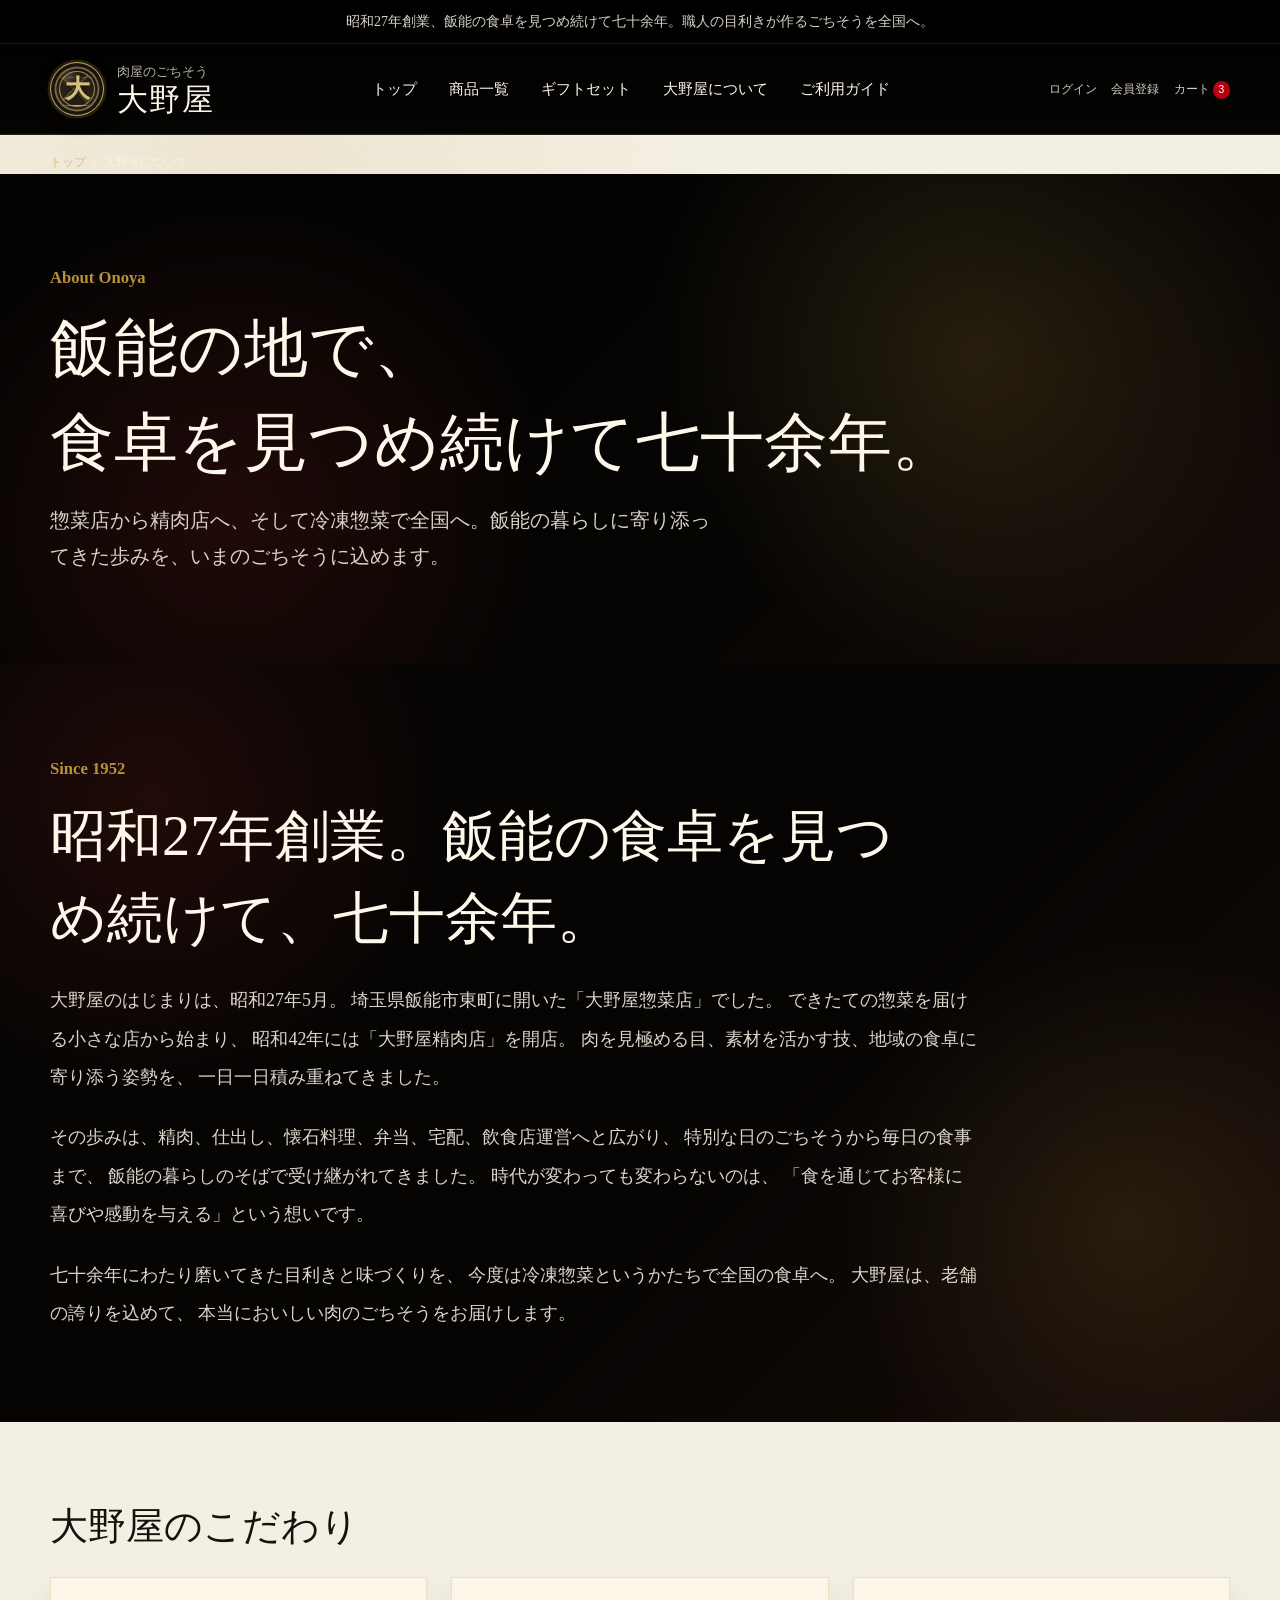
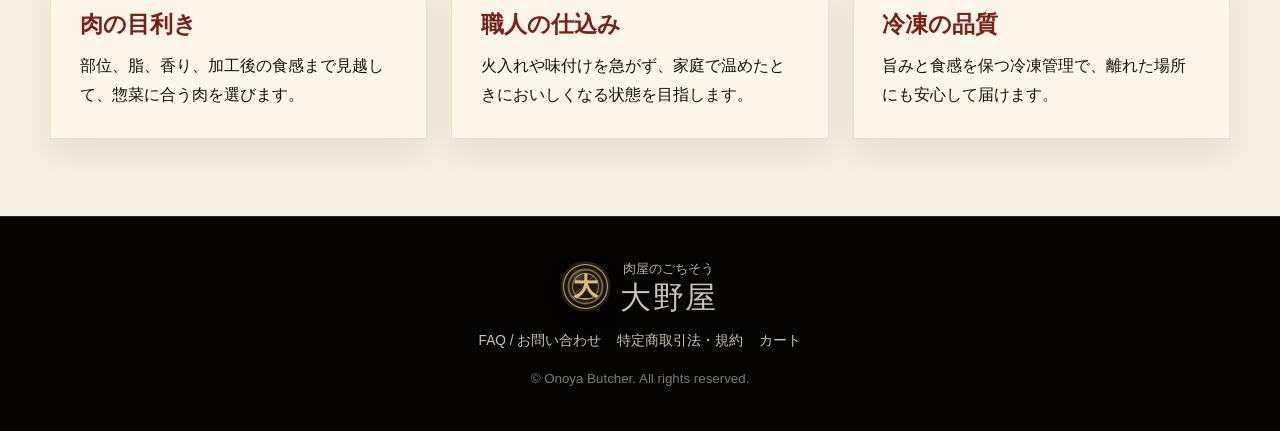
==== commit 069d536a: "Refine about page history copy" ====
--- a/about.html
+++ b/about.html
@@ -4,12 +4,12 @@
     <meta charset="utf-8">
     <meta name="viewport" content="width=device-width, initial-scale=1">
     <title>大野屋について | 肉屋のごちそう 大野屋</title>
-    <meta name="description" content="創業昭和25年、飯能の地で肉を見続けてきた大野屋のこだわりを伝えるページです。">
+    <meta name="description" content="昭和27年創業、飯能の食卓を見つめ続けてきた大野屋の歩みとこだわりを伝えるページです。">
     <link rel="stylesheet" href="styles.css">
   </head>
   <body>
     <header class="site-header" id="top">
-      <div class="announcement">創業昭和25年、肉を見続けて七十六年。職人の目利きが作るごちそうを全国へ。</div>
+      <div class="announcement">昭和27年創業、飯能の食卓を見つめ続けて七十余年。職人の目利きが作るごちそうを全国へ。</div>
       <div class="header-inner">
         <a class="brand" href="index.html" aria-label="肉屋のごちそう 大野屋 トップへ"><span class="brand-mark" aria-hidden="true">大</span><span class="brand-copy"><span class="brand-small">肉屋のごちそう</span><span class="brand-name">大野屋</span></span></a>
         <nav class="main-nav" aria-label="メインナビゲーション"><a href="index.html">トップ</a><a href="products.html">商品一覧</a><a href="gift.html">ギフトセット</a><a href="about.html">大野屋について</a><a href="guide.html">ご利用ガイド</a></nav>
@@ -21,17 +21,39 @@
       <section class="page-hero">
         <div class="page-hero-inner">
           <p class="eyebrow">About Onoya</p>
-          <h1>飯能の地で、肉を見続けて七十六年。</h1>
-          <p class="page-lead">創業昭和25年から受け継ぐ目利きと、手間を惜しまない仕込みで、食卓に届くごちそうを作ります。</p>
+          <h1>
+            <span class="page-title-line">飯能の地で、</span>
+            <span class="page-title-line">食卓を見つめ続けて七十余年。</span>
+          </h1>
+          <p class="page-lead">惣菜店から精肉店へ、そして冷凍惣菜で全国へ。飯能の暮らしに寄り添ってきた歩みを、いまのごちそうに込めます。</p>
         </div>
       </section>
-      <section class="about" aria-labelledby="about-title">
-        <div class="about-copy">
-          <p class="eyebrow">From Hanno, Saitama</p>
-          <h2 id="about-title">埼玉県飯能市から<br>真心込めてお届けします。</h2>
-          <p>自然豊かな飯能の地で、毎日の食卓にも特別な贈り物にも胸を張って届けられる味を磨き続けています。</p>
+      <section class="history" id="history" aria-labelledby="history-title">
+        <div class="history-inner">
+          <p class="eyebrow">Since 1952</p>
+          <h2 id="history-title">昭和27年創業。飯能の食卓を見つめ続けて、七十余年。</h2>
+          <p>
+            大野屋のはじまりは、昭和27年5月。
+            埼玉県飯能市東町に開いた「大野屋惣菜店」でした。
+            できたての惣菜を届ける小さな店から始まり、
+            昭和42年には「大野屋精肉店」を開店。
+            肉を見極める目、素材を活かす技、地域の食卓に寄り添う姿勢を、
+            一日一日積み重ねてきました。
+          </p>
+          <p>
+            その歩みは、精肉、仕出し、懐石料理、弁当、宅配、飲食店運営へと広がり、
+            特別な日のごちそうから毎日の食事まで、
+            飯能の暮らしのそばで受け継がれてきました。
+            時代が変わっても変わらないのは、
+            「食を通じてお客様に喜びや感動を与える」という想いです。
+          </p>
+          <p>
+            七十余年にわたり磨いてきた目利きと味づくりを、
+            今度は冷凍惣菜というかたちで全国の食卓へ。
+            大野屋は、老舗の誇りを込めて、
+            本当においしい肉のごちそうをお届けします。
+          </p>
         </div>
-        <div class="store-visual" role="img" aria-label="老舗店舗と自然をイメージした背景"></div>
       </section>
       <section class="page-section section-light">
         <h2 class="section-title">大野屋のこだわり</h2>
--- a/styles.css
+++ b/styles.css
@@ -880,6 +880,39 @@
   color: rgba(255, 248, 234, 0.84);
 }
 
+.history {
+  padding: clamp(3.2rem, 7vw, 5.6rem) max(1.5rem, calc((100vw - 1180px) / 2));
+  color: var(--cream-text);
+  background:
+    radial-gradient(circle at 12% 18%, rgba(122, 33, 24, 0.22), transparent 18rem),
+    radial-gradient(circle at 88% 74%, rgba(184, 145, 59, 0.14), transparent 18rem),
+    linear-gradient(135deg, #070504, var(--black) 56%, #170c08);
+}
+
+.history-inner {
+  width: min(980px, 100%);
+}
+
+.history h2 {
+  max-width: 54rem;
+  margin: 0;
+  color: var(--cream-text);
+  font-family: var(--serif);
+  font-size: clamp(2rem, 4.4vw, 3.8rem);
+  font-weight: 500;
+  line-height: 1.45;
+}
+
+.history p:not(.eyebrow) {
+  max-width: 58rem;
+  margin: 1.35rem 0 0;
+  color: rgba(255, 248, 234, 0.86);
+  font-family: var(--serif);
+  font-size: clamp(1rem, 1.5vw, 1.12rem);
+  line-height: 2.15;
+  overflow-wrap: anywhere;
+}
+
 .store-visual {
   position: relative;
   min-height: 20rem;
@@ -981,6 +1014,14 @@
   font-weight: 500;
   line-height: 1.35;
   overflow-wrap: anywhere;
+}
+
+.page-title-line {
+  display: block;
+}
+
+.page-title-line + .page-title-line {
+  margin-top: 0.12em;
 }
 
 .page-lead {
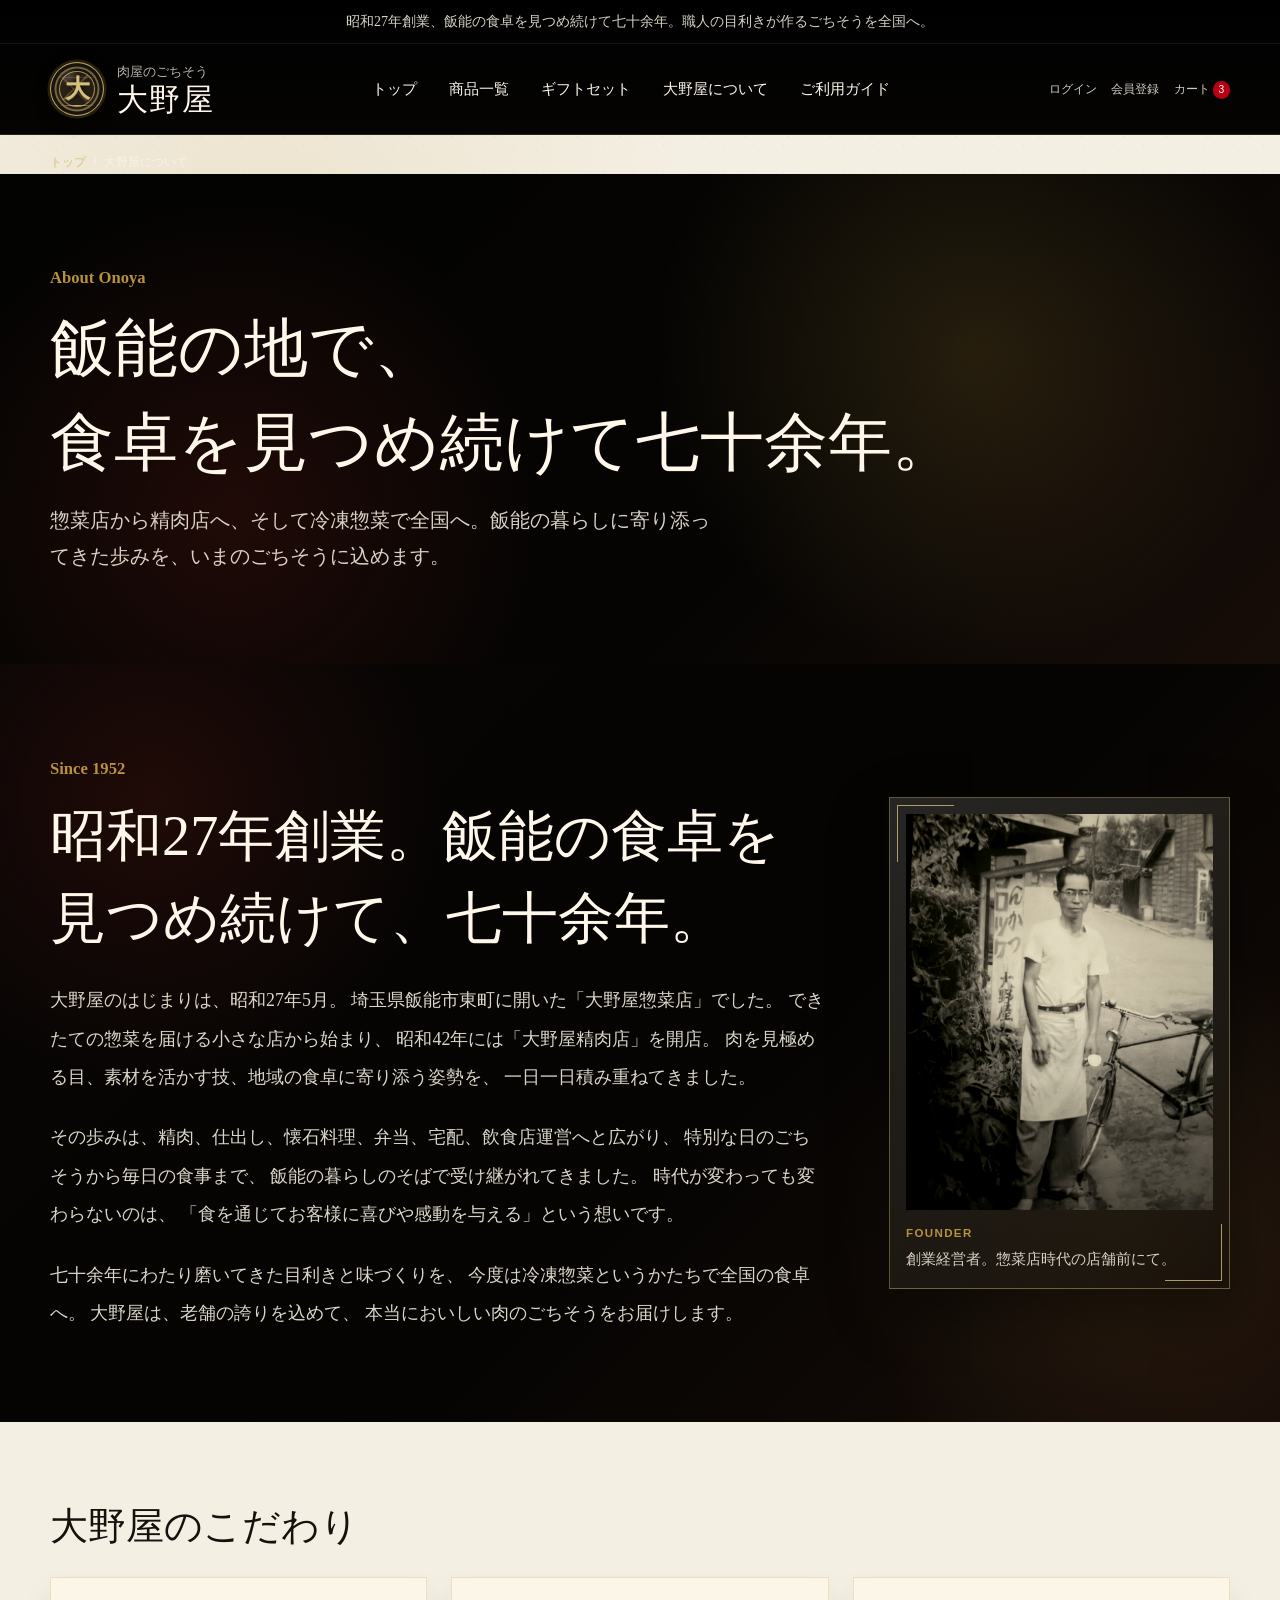
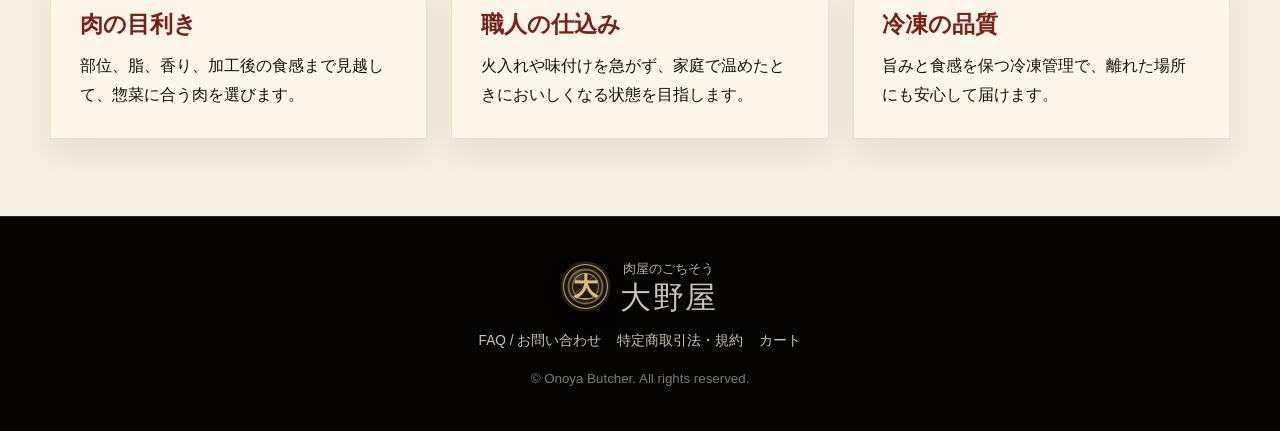
==== commit b97d209d: "Add founder photo to about page" ====
--- a/about.html
+++ b/about.html
@@ -30,29 +30,40 @@
       </section>
       <section class="history" id="history" aria-labelledby="history-title">
         <div class="history-inner">
-          <p class="eyebrow">Since 1952</p>
-          <h2 id="history-title">昭和27年創業。飯能の食卓を見つめ続けて、七十余年。</h2>
-          <p>
-            大野屋のはじまりは、昭和27年5月。
-            埼玉県飯能市東町に開いた「大野屋惣菜店」でした。
-            できたての惣菜を届ける小さな店から始まり、
-            昭和42年には「大野屋精肉店」を開店。
-            肉を見極める目、素材を活かす技、地域の食卓に寄り添う姿勢を、
-            一日一日積み重ねてきました。
-          </p>
-          <p>
-            その歩みは、精肉、仕出し、懐石料理、弁当、宅配、飲食店運営へと広がり、
-            特別な日のごちそうから毎日の食事まで、
-            飯能の暮らしのそばで受け継がれてきました。
-            時代が変わっても変わらないのは、
-            「食を通じてお客様に喜びや感動を与える」という想いです。
-          </p>
-          <p>
-            七十余年にわたり磨いてきた目利きと味づくりを、
-            今度は冷凍惣菜というかたちで全国の食卓へ。
-            大野屋は、老舗の誇りを込めて、
-            本当においしい肉のごちそうをお届けします。
-          </p>
+          <div class="history-copy">
+            <p class="eyebrow">Since 1952</p>
+            <h2 id="history-title">昭和27年創業。飯能の食卓を見つめ続けて、七十余年。</h2>
+            <p>
+              大野屋のはじまりは、昭和27年5月。
+              埼玉県飯能市東町に開いた「大野屋惣菜店」でした。
+              できたての惣菜を届ける小さな店から始まり、
+              昭和42年には「大野屋精肉店」を開店。
+              肉を見極める目、素材を活かす技、地域の食卓に寄り添う姿勢を、
+              一日一日積み重ねてきました。
+            </p>
+            <p>
+              その歩みは、精肉、仕出し、懐石料理、弁当、宅配、飲食店運営へと広がり、
+              特別な日のごちそうから毎日の食事まで、
+              飯能の暮らしのそばで受け継がれてきました。
+              時代が変わっても変わらないのは、
+              「食を通じてお客様に喜びや感動を与える」という想いです。
+            </p>
+            <p>
+              七十余年にわたり磨いてきた目利きと味づくりを、
+              今度は冷凍惣菜というかたちで全国の食卓へ。
+              大野屋は、老舗の誇りを込めて、
+              本当においしい肉のごちそうをお届けします。
+            </p>
+          </div>
+          <figure class="founder-card">
+            <div class="founder-photo">
+              <img src="assets/founder-onoya.jpg" width="900" height="1176" loading="lazy" alt="大野屋創業経営者が店舗前に立つ当時の写真">
+            </div>
+            <figcaption>
+              <span>Founder</span>
+              創業経営者。惣菜店時代の店舗前にて。
+            </figcaption>
+          </figure>
         </div>
       </section>
       <section class="page-section section-light">
--- a/styles.css
+++ b/styles.css
@@ -890,7 +890,15 @@
 }
 
 .history-inner {
-  width: min(980px, 100%);
+  display: grid;
+  grid-template-columns: minmax(0, 1fr) minmax(18rem, 0.44fr);
+  width: min(1180px, 100%);
+  gap: clamp(2rem, 5vw, 4.5rem);
+  align-items: center;
+}
+
+.history-copy {
+  min-width: 0;
 }
 
 .history h2 {
@@ -911,6 +919,88 @@
   font-size: clamp(1rem, 1.5vw, 1.12rem);
   line-height: 2.15;
   overflow-wrap: anywhere;
+}
+
+.founder-card {
+  position: relative;
+  margin: 0;
+  padding: clamp(0.8rem, 1.5vw, 1rem);
+  background:
+    linear-gradient(145deg, rgba(255, 248, 234, 0.14), rgba(184, 145, 59, 0.07)),
+    rgba(5, 4, 3, 0.68);
+  border: 1px solid rgba(216, 191, 122, 0.38);
+  box-shadow: 0 1.4rem 3.4rem rgba(0, 0, 0, 0.42);
+}
+
+.founder-card::before,
+.founder-card::after {
+  position: absolute;
+  width: 3.5rem;
+  height: 3.5rem;
+  content: "";
+  pointer-events: none;
+}
+
+.founder-card::before {
+  top: 0.45rem;
+  left: 0.45rem;
+  border-top: 1px solid rgba(216, 191, 122, 0.78);
+  border-left: 1px solid rgba(216, 191, 122, 0.78);
+}
+
+.founder-card::after {
+  right: 0.45rem;
+  bottom: 0.45rem;
+  border-right: 1px solid rgba(216, 191, 122, 0.78);
+  border-bottom: 1px solid rgba(216, 191, 122, 0.78);
+}
+
+.founder-photo {
+  position: relative;
+  overflow: hidden;
+  background: #0d0a07;
+  aspect-ratio: 45 / 58;
+  box-shadow: inset 0 0 0 1px rgba(255, 248, 234, 0.12);
+}
+
+.founder-photo::after {
+  position: absolute;
+  inset: 0;
+  content: "";
+  background:
+    radial-gradient(circle at 52% 30%, rgba(255, 248, 234, 0.12), transparent 22rem),
+    linear-gradient(180deg, transparent 62%, rgba(5, 4, 3, 0.26));
+  mix-blend-mode: soft-light;
+  pointer-events: none;
+}
+
+.founder-photo img {
+  display: block;
+  width: 100%;
+  height: 100%;
+  object-fit: cover;
+  filter: sepia(0.18) contrast(1.04) brightness(0.96);
+}
+
+.founder-card figcaption {
+  position: relative;
+  z-index: 1;
+  margin-top: 0.85rem;
+  color: rgba(255, 248, 234, 0.82);
+  font-family: var(--serif);
+  font-size: 0.95rem;
+  line-height: 1.75;
+}
+
+.founder-card figcaption span {
+  display: block;
+  margin-bottom: 0.15rem;
+  color: var(--gold);
+  font-family: var(--sans);
+  font-size: 0.72rem;
+  font-weight: 700;
+  letter-spacing: 0.12em;
+  text-transform: uppercase;
 }
 
 .store-visual {
@@ -1335,7 +1425,8 @@
 
   .hero,
   .gift-band,
-  .about {
+  .about,
+  .history-inner {
     grid-template-columns: 1fr;
   }
 
@@ -1370,6 +1461,10 @@
   .service-strip article:nth-child(4) {
     border-top: 1px solid rgba(184, 145, 59, 0.24);
   }
+
+  .founder-card {
+    width: min(28rem, 100%);
+  }
 }
 
 @media (max-width: 640px) {
@@ -1483,8 +1578,26 @@
   }
 
   .page-hero,
-  .page-section {
+  .page-section,
+  .history {
     padding-inline: 1rem;
+  }
+
+  .history h2 {
+    font-size: clamp(1.75rem, 8vw, 2.35rem);
+  }
+
+  .history p:not(.eyebrow) {
+    font-size: 0.98rem;
+    line-height: 2;
+  }
+
+  .founder-card {
+    padding: 0.75rem;
+  }
+
+  .founder-card figcaption {
+    font-size: 0.88rem;
   }
 
   .breadcrumb {
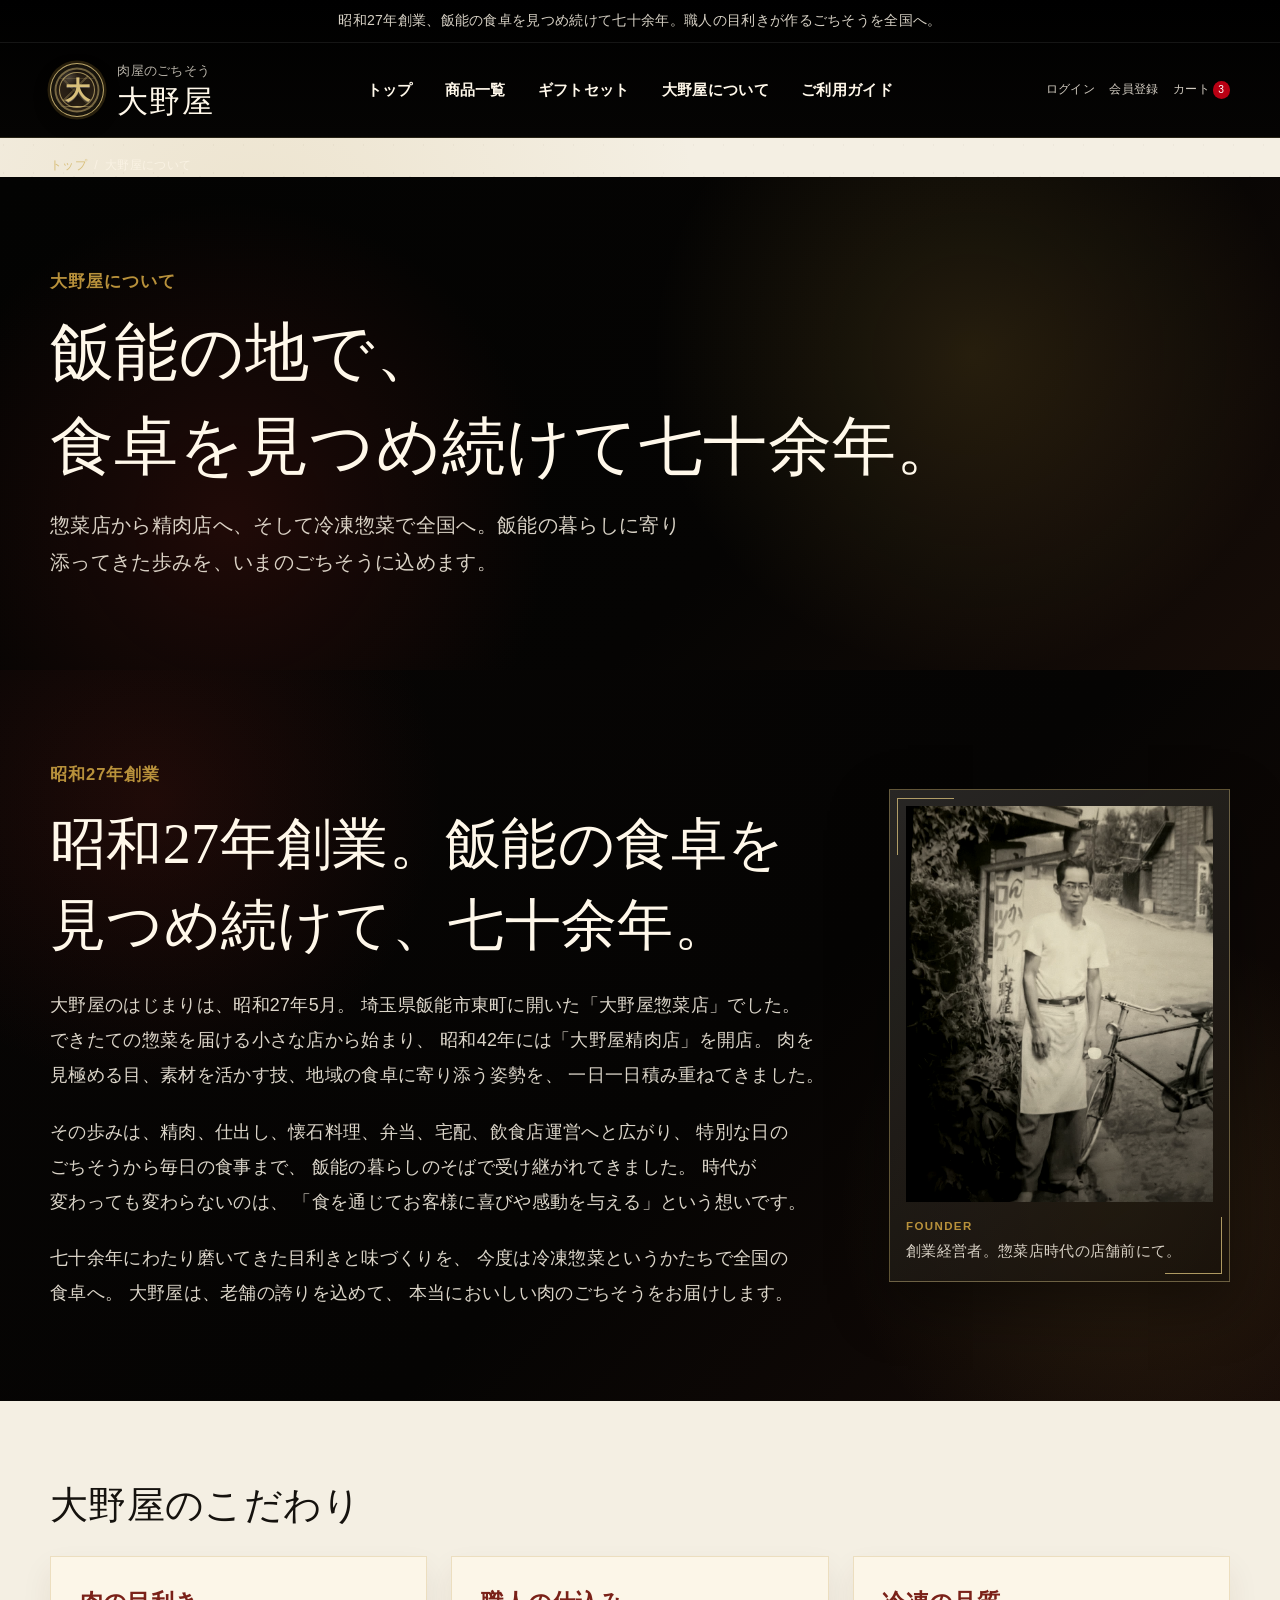
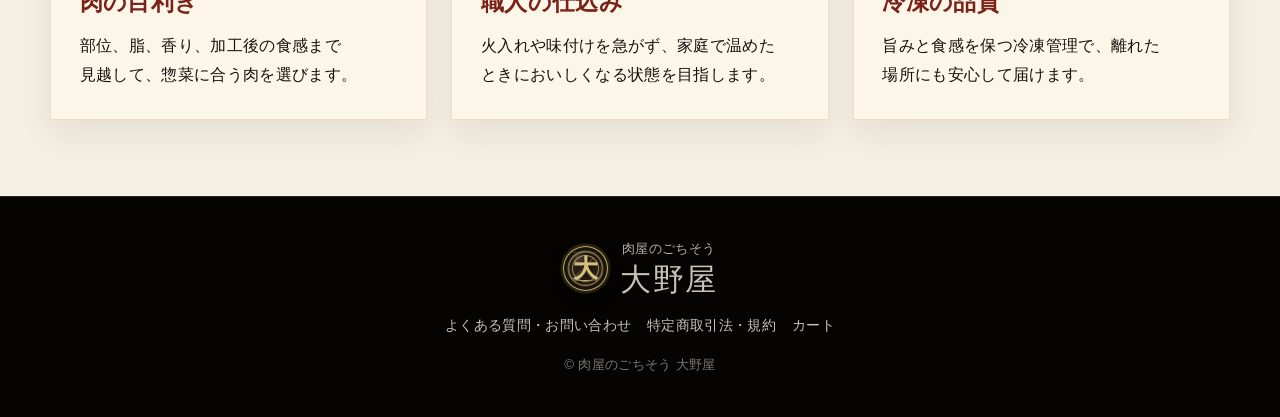
==== commit 605b4cdf: "Improve site readability" ====
--- a/about.html
+++ b/about.html
@@ -5,7 +5,7 @@
     <meta name="viewport" content="width=device-width, initial-scale=1">
     <title>大野屋について | 肉屋のごちそう 大野屋</title>
     <meta name="description" content="昭和27年創業、飯能の食卓を見つめ続けてきた大野屋の歩みとこだわりを伝えるページです。">
-    <link rel="stylesheet" href="styles.css">
+    <link rel="stylesheet" href="styles.css?v=founder-photo-20260608">
   </head>
   <body>
     <header class="site-header" id="top">
@@ -20,7 +20,7 @@
       <div class="breadcrumb"><a href="index.html">トップ</a><span>/</span><span>大野屋について</span></div>
       <section class="page-hero">
         <div class="page-hero-inner">
-          <p class="eyebrow">About Onoya</p>
+          <p class="eyebrow">大野屋について</p>
           <h1>
             <span class="page-title-line">飯能の地で、</span>
             <span class="page-title-line">食卓を見つめ続けて七十余年。</span>
@@ -31,7 +31,7 @@
       <section class="history" id="history" aria-labelledby="history-title">
         <div class="history-inner">
           <div class="history-copy">
-            <p class="eyebrow">Since 1952</p>
+            <p class="eyebrow">昭和27年創業</p>
             <h2 id="history-title">昭和27年創業。飯能の食卓を見つめ続けて、七十余年。</h2>
             <p>
               大野屋のはじまりは、昭和27年5月。
@@ -77,8 +77,8 @@
     </main>
     <footer class="site-footer">
       <a class="brand footer-brand" href="index.html" aria-label="肉屋のごちそう 大野屋 トップへ"><span class="brand-mark" aria-hidden="true">大</span><span class="brand-copy"><span class="brand-small">肉屋のごちそう</span><span class="brand-name">大野屋</span></span></a>
-      <nav class="footer-links" aria-label="フッターナビ"><a href="faq.html">FAQ / お問い合わせ</a><a href="legal.html">特定商取引法・規約</a><a href="cart.html">カート</a></nav>
-      <small>&copy; Onoya Butcher. All rights reserved.</small>
+      <nav class="footer-links" aria-label="フッターナビ"><a href="faq.html">よくある質問・お問い合わせ</a><a href="legal.html">特定商取引法・規約</a><a href="cart.html">カート</a></nav>
+      <small>&copy; 肉屋のごちそう 大野屋</small>
     </footer>
   </body>
 </html>
--- a/styles.css
+++ b/styles.css
@@ -11,8 +11,8 @@
   --cream-text: #fff8ea;
   --muted-light: #c9bea8;
   --shadow: rgba(0, 0, 0, 0.36);
-  --serif: "Yu Mincho", "Hiragino Mincho ProN", "Noto Serif JP", serif;
-  --sans: "Hiragino Kaku Gothic ProN", "Yu Gothic", "Noto Sans JP", sans-serif;
+  --serif: "Hiragino Mincho ProN", "Yu Mincho", "Noto Serif JP", serif;
+  --sans: -apple-system, BlinkMacSystemFont, "Hiragino Sans", "Hiragino Kaku Gothic ProN", "Yu Gothic", "YuGothic", "Meiryo", "Noto Sans JP", sans-serif;
 }
 
 * {
@@ -34,8 +34,33 @@
     linear-gradient(135deg, rgba(74, 36, 23, 0.07) 0 1px, transparent 1px 14px),
     var(--paper);
   font-family: var(--sans);
-  line-height: 1.8;
-  letter-spacing: 0;
+  line-height: 1.85;
+  letter-spacing: 0.02em;
+  line-break: auto;
+  overflow-wrap: normal;
+  font-kerning: normal;
+  text-rendering: optimizeLegibility;
+  -webkit-font-smoothing: antialiased;
+}
+
+:where(h1, h2, h3, p, li, dt, dd, a, button, summary, label, th, td, .announcement, .pill) {
+  line-break: auto;
+  overflow-wrap: break-word;
+  word-break: normal;
+}
+
+:where(p, li, dd, td, summary, .page-lead, .hero-lead, .section-copy) {
+  line-height: 1.85;
+}
+
+:where(h1, h2, h3, .page-hero h1, .section-title, .section-heading h2) {
+  text-wrap: balance;
+}
+
+@supports (word-break: auto-phrase) {
+  :where(h1, h2, h3, p, li, dt, dd, summary, th, td, .announcement, .button, .pill) {
+    word-break: auto-phrase;
+  }
 }
 
 body::before {
@@ -71,9 +96,10 @@
   padding: 0.55rem 1.5rem;
   color: rgba(255, 248, 234, 0.84);
   border-bottom: 1px solid rgba(255, 255, 255, 0.08);
-  font-family: var(--serif);
+  font-family: var(--sans);
   font-size: clamp(0.72rem, 1.1vw, 0.88rem);
-  overflow-wrap: anywhere;
+  line-height: 1.7;
+  overflow-wrap: break-word;
   text-align: center;
 }
 
@@ -116,7 +142,7 @@
   font-family: var(--serif);
   font-size: 1.58rem;
   font-weight: 700;
-  line-height: 1;
+  line-height: 1.12;
   text-shadow:
     0 1px 0 rgba(255, 248, 234, 0.28),
     0 0.18rem 0.45rem rgba(0, 0, 0, 0.72);
@@ -156,13 +182,14 @@
 
 .brand-small {
   color: rgba(255, 248, 234, 0.72);
+  font-family: var(--sans);
   font-size: 0.82rem;
 }
 
 .brand-name {
   font-size: clamp(1.45rem, 2.4vw, 2rem);
   letter-spacing: 0.04em;
-  line-height: 1.1;
+  line-height: 1.22;
 }
 
 .main-nav,
@@ -175,8 +202,10 @@
 .main-nav {
   justify-content: center;
   gap: clamp(0.75rem, 2.5vw, 2.25rem);
-  font-family: var(--serif);
+  font-family: var(--sans);
   font-size: 0.95rem;
+  font-weight: 700;
+  line-height: 1.6;
 }
 
 .main-nav a {
@@ -224,14 +253,14 @@
   background: #b90013;
   border-radius: 50%;
   font-size: 0.64rem;
-  line-height: 1;
+  line-height: 1.12;
 }
 
 .hero {
   position: relative;
   display: grid;
   grid-template-columns: minmax(0, 0.9fr) minmax(22rem, 1.1fr);
-  gap: clamp(2rem, 5vw, 5rem);
+  gap: clamp(1.6rem, 3vw, 2.4rem) clamp(2rem, 5vw, 5rem);
   align-items: center;
   min-height: 620px;
   padding: clamp(3rem, 7vw, 5.8rem) max(1.5rem, calc((100vw - 1180px) / 2));
@@ -262,9 +291,10 @@
 .eyebrow {
   margin: 0 0 0.8rem;
   color: var(--gold);
-  font-family: var(--serif);
+  font-family: var(--sans);
   font-size: clamp(0.86rem, 1.3vw, 1.05rem);
   font-weight: 700;
+  letter-spacing: 0.06em;
 }
 
 .hero h1,
@@ -278,7 +308,7 @@
 }
 
 .hero h1 {
-  font-size: clamp(3rem, 7vw, 5.8rem);
+  font-size: clamp(3rem, 6.5vw, 5.5rem);
 }
 
 .title-line {
@@ -309,9 +339,10 @@
   min-height: 2.75rem;
   padding: 0.72rem 1.55rem;
   border: 1px solid currentColor;
-  font-family: var(--serif);
+  font-family: var(--sans);
   font-size: 0.95rem;
-  line-height: 1.2;
+  font-weight: 700;
+  line-height: 1.42;
   text-align: center;
   transition: transform 180ms ease, background-color 180ms ease, border-color 180ms ease, color 180ms ease;
 }
@@ -348,11 +379,14 @@
 }
 
 .trust-badges {
-  display: grid;
+  position: relative;
+  z-index: 1;
+  display: grid;
+  grid-column: 1;
   grid-template-columns: repeat(3, minmax(0, 1fr));
   gap: 0.9rem;
   max-width: 34rem;
-  margin-top: 2.4rem;
+  margin-top: 0;
 }
 
 .trust-badges article {
@@ -393,14 +427,15 @@
   color: var(--gold);
   font-family: var(--serif);
   font-size: 1.5rem;
-  line-height: 1;
+  line-height: 1.16;
 }
 
 .trust-badges h2 {
   margin: 0.58rem 0 0.1rem;
   color: var(--pale-gold);
-  font-family: var(--serif);
+  font-family: var(--sans);
   font-size: 1rem;
+  font-weight: 700;
 }
 
 .trust-badges p {
@@ -411,6 +446,35 @@
 
 .hero-visual {
   min-height: clamp(25rem, 45vw, 35rem);
+}
+
+.hero-visual.photo-visual {
+  overflow: hidden;
+  background: #080605;
+  border: 1px solid rgba(216, 191, 122, 0.22);
+  box-shadow: 0 2rem 3.6rem rgba(0, 0, 0, 0.38);
+}
+
+.hero-visual.photo-visual::after {
+  position: absolute;
+  inset: 0;
+  z-index: 1;
+  pointer-events: none;
+  content: "";
+  background:
+    linear-gradient(90deg, rgba(5, 4, 3, 0.22), transparent 34%),
+    radial-gradient(circle at 70% 30%, rgba(216, 191, 122, 0.12), transparent 20rem),
+    linear-gradient(180deg, transparent 58%, rgba(5, 4, 3, 0.34));
+}
+
+.hero-visual.photo-visual img {
+  position: absolute;
+  inset: 0;
+  width: 100%;
+  height: 100%;
+  display: block;
+  object-fit: cover;
+  filter: saturate(1.04) contrast(1.04);
 }
 
 .meat-plate {
@@ -586,6 +650,30 @@
   box-shadow: 0 0.7rem 1.1rem rgba(74, 36, 23, 0.16);
 }
 
+.product-visual.photo-visual {
+  background: #090705;
+}
+
+.product-visual.photo-visual::before,
+.product-visual.photo-visual::after {
+  display: none;
+}
+
+.product-visual.photo-visual img,
+.detail-visual.photo-visual img,
+.gift-box.gift-photo img {
+  display: block;
+  width: 100%;
+  height: 100%;
+  object-fit: cover;
+}
+
+.product-visual.photo-visual img,
+.detail-visual.photo-visual img {
+  position: absolute;
+  inset: 0;
+}
+
 .product-visual::before,
 .product-visual::after {
   position: absolute;
@@ -670,14 +758,15 @@
   border: 1px solid var(--gold);
   font-family: var(--serif);
   font-size: 0.82rem;
-  line-height: 1.2;
+  line-height: 1.34;
 }
 
 .product-card h3 {
   margin: 0;
   color: var(--meat-red);
-  font-family: var(--serif);
+  font-family: var(--sans);
   font-size: clamp(1rem, 1.8vw, 1.12rem);
+  font-weight: 700;
   line-height: 1.5;
 }
 
@@ -694,7 +783,7 @@
   color: var(--meat-red);
   font-family: Georgia, var(--serif);
   font-size: 1.55rem;
-  line-height: 1;
+  line-height: 1.26;
   text-align: center;
 }
 
@@ -736,6 +825,18 @@
 .gift-box {
   position: relative;
   min-height: 21rem;
+}
+
+.gift-box.gift-photo {
+  min-height: clamp(17rem, 32vw, 24rem);
+  overflow: hidden;
+  background: #090705;
+  border: 1px solid rgba(216, 191, 122, 0.2);
+  box-shadow: 0 1.4rem 2.2rem rgba(0, 0, 0, 0.34);
+}
+
+.gift-box.gift-photo::before {
+  display: none;
 }
 
 .gift-box::before {
@@ -834,14 +935,15 @@
   color: var(--gold);
   font-family: var(--serif);
   font-size: 2.25rem;
-  line-height: 1;
+  line-height: 1.16;
 }
 
 .service-strip h2 {
   margin: 0;
   color: var(--ink);
-  font-family: var(--serif);
+  font-family: var(--sans);
   font-size: 1.05rem;
+  font-weight: 700;
 }
 
 .service-strip p {
@@ -915,10 +1017,10 @@
   max-width: 58rem;
   margin: 1.35rem 0 0;
   color: rgba(255, 248, 234, 0.86);
-  font-family: var(--serif);
+  font-family: var(--sans);
   font-size: clamp(1rem, 1.5vw, 1.12rem);
-  line-height: 2.15;
-  overflow-wrap: anywhere;
+  line-height: 1.95;
+  overflow-wrap: break-word;
 }
 
 .founder-card {
@@ -987,7 +1089,7 @@
   z-index: 1;
   margin-top: 0.85rem;
   color: rgba(255, 248, 234, 0.82);
-  font-family: var(--serif);
+  font-family: var(--sans);
   font-size: 0.95rem;
   line-height: 1.75;
 }
@@ -1005,44 +1107,126 @@
 
 .store-visual {
   position: relative;
-  min-height: 20rem;
+  display: grid;
+  grid-template-columns: repeat(2, minmax(0, 1fr));
+  grid-template-rows: repeat(2, minmax(0, 1fr));
+  gap: clamp(0.45rem, 1vw, 0.65rem);
+  aspect-ratio: 16 / 10;
+  min-height: 0;
+  margin: 0;
+  padding: clamp(0.55rem, 1.2vw, 0.8rem);
   overflow: hidden;
-  background:
-    linear-gradient(180deg, rgba(255, 248, 234, 0.08), transparent 42%),
-    radial-gradient(circle at 18% 32%, #75834b, transparent 18%),
-    radial-gradient(circle at 28% 64%, #2f5b2f, transparent 25%),
-    linear-gradient(155deg, #0f1d12 0 35%, #3d2418 36% 62%, #0b0907 63%);
-  box-shadow: 0 1.2rem 2rem rgba(0, 0, 0, 0.42), inset 0 0 0 1px rgba(216, 191, 122, 0.14);
+  isolation: isolate;
+  background:
+    radial-gradient(circle at 16% 18%, rgba(216, 191, 122, 0.16), transparent 15rem),
+    linear-gradient(135deg, rgba(5, 4, 3, 0.95), rgba(22, 16, 12, 0.92));
+  border: 1px solid rgba(216, 191, 122, 0.3);
+  box-shadow: 0 1.2rem 2rem rgba(0, 0, 0, 0.42), inset 0 0 0 1px rgba(255, 248, 234, 0.08);
 }
 
 .store-visual::before {
   position: absolute;
-  right: 6%;
-  bottom: 12%;
-  width: 62%;
-  height: 44%;
   content: "";
-  background:
-    linear-gradient(90deg, transparent 0 8%, rgba(255, 248, 234, 0.18) 8% 10%, transparent 10% 18%),
-    linear-gradient(180deg, #4e2b1b 0 18%, #22130d 18% 100%);
-  background-size: 4.5rem 100%, auto;
+  inset: 0;
+  z-index: 0;
+  background:
+    radial-gradient(circle at 86% 12%, rgba(122, 33, 24, 0.28), transparent 14rem),
+    linear-gradient(180deg, transparent 48%, rgba(5, 4, 3, 0.38));
+  pointer-events: none;
+}
+
+.store-visual::after {
+  position: absolute;
+  inset: clamp(0.7rem, 1.6vw, 1rem);
+  z-index: 4;
+  content: "";
+  border: 1px solid rgba(216, 191, 122, 0.34);
+  box-shadow: inset 0 0 0 1px rgba(5, 4, 3, 0.28);
+  pointer-events: none;
+}
+
+.brand-tile {
+  position: relative;
+  z-index: 1;
+  min-width: 0;
+  min-height: 0;
+  margin: 0;
+  overflow: hidden;
+  background: #050403;
   box-shadow: inset 0 0 0 1px rgba(216, 191, 122, 0.16);
 }
 
-.store-visual::after {
-  position: absolute;
-  right: 8%;
-  bottom: 51%;
-  width: 66%;
-  height: 28%;
-  content: "大野屋";
-  display: grid;
-  place-items: center;
-  color: var(--pale-gold);
-  background: linear-gradient(135deg, #24130c, #0d0806);
-  clip-path: polygon(0 32%, 100% 0, 92% 100%, 7% 83%);
-  font-family: var(--serif);
-  font-size: 1.2rem;
+.brand-tile-featured {
+  grid-row: auto;
+}
+
+.brand-tile img {
+  position: absolute;
+  inset: 0;
+  width: 100%;
+  height: 100%;
+  display: block;
+  object-fit: cover;
+  object-position: center;
+  filter: saturate(1.04) contrast(1.05) brightness(0.95);
+  transform: scale(1.025);
+}
+
+.brand-tile::after {
+  position: absolute;
+  inset: 0;
+  z-index: 1;
+  content: "";
+  background:
+    linear-gradient(90deg, rgba(5, 4, 3, 0.3), transparent 46%),
+    linear-gradient(180deg, transparent 40%, rgba(5, 4, 3, 0.82));
+  pointer-events: none;
+}
+
+.brand-tile figcaption {
+  position: absolute;
+  right: 0.75rem;
+  bottom: 0.68rem;
+  left: 0.75rem;
+  z-index: 2;
+  display: grid;
+  gap: 0.12rem;
+  margin: 0;
+  color: var(--cream-text);
+  font-family: var(--sans);
+  font-size: clamp(0.98rem, 1.6vw, 1.12rem);
+  font-weight: 700;
+  line-height: 1.34;
+  text-shadow: 0 0.18rem 0.75rem rgba(0, 0, 0, 0.78);
+}
+
+.brand-tile figcaption span {
+  color: var(--gold);
+  font-family: var(--sans);
+  font-size: 0.66rem;
+  font-weight: 700;
+  letter-spacing: 0.08em;
+  text-transform: uppercase;
+}
+
+.brand-tile-featured figcaption {
+  font-size: clamp(0.98rem, 1.6vw, 1.12rem);
+}
+
+.brand-tile-danran img {
+  object-position: 48% 50%;
+}
+
+.brand-tile-onoya img {
+  object-position: 58% 50%;
+}
+
+.brand-tile-bf img {
+  object-position: 56% 50%;
+}
+
+.brand-tile-nikudon img {
+  object-position: 50% 48%;
 }
 
 .site-footer {
@@ -1103,7 +1287,7 @@
   font-size: clamp(2.25rem, 5vw, 4.4rem);
   font-weight: 500;
   line-height: 1.35;
-  overflow-wrap: anywhere;
+  overflow-wrap: break-word;
 }
 
 .page-title-line {
@@ -1118,9 +1302,9 @@
   max-width: 42rem;
   margin: 1rem 0 0;
   color: rgba(255, 248, 234, 0.84);
-  font-family: var(--serif);
+  font-family: var(--sans);
   font-size: clamp(1rem, 1.8vw, 1.25rem);
-  overflow-wrap: anywhere;
+  overflow-wrap: break-word;
 }
 
 .page-section {
@@ -1141,7 +1325,7 @@
   font-size: clamp(1.65rem, 3vw, 2.45rem);
   font-weight: 500;
   line-height: 1.45;
-  overflow-wrap: anywhere;
+  overflow-wrap: break-word;
 }
 
 .section-copy {
@@ -1191,8 +1375,9 @@
 .legal-doc h2 {
   margin: 0 0 0.65rem;
   color: var(--meat-red);
-  font-family: var(--serif);
+  font-family: var(--sans);
   font-size: clamp(1.18rem, 2vw, 1.45rem);
+  font-weight: 700;
   line-height: 1.5;
 }
 
@@ -1205,7 +1390,7 @@
 .panel ul,
 .panel ol {
   margin: 0.45rem 0 0;
-  overflow-wrap: anywhere;
+  overflow-wrap: break-word;
 }
 
 .panel ul,
@@ -1257,6 +1442,14 @@
     radial-gradient(circle at 54% 48%, rgba(255, 219, 139, 0.38), transparent 20%),
     radial-gradient(circle at 50% 50%, #7e3721 0 24%, #25100b 55%, #090705 100%);
   box-shadow: 0 1rem 2rem rgba(74, 36, 23, 0.16);
+}
+
+.detail-visual.photo-visual {
+  background: #090705;
+}
+
+.detail-visual.photo-visual::before {
+  display: none;
 }
 
 .detail-visual::before {
@@ -1295,13 +1488,15 @@
 .legal-table th {
   width: 9rem;
   color: var(--meat-red);
-  font-family: var(--serif);
+  font-family: var(--sans);
+  font-weight: 700;
   background: rgba(229, 216, 191, 0.42);
 }
 
 .cart-table th {
   color: var(--meat-red);
-  font-family: var(--serif);
+  font-family: var(--sans);
+  font-weight: 700;
   background: rgba(229, 216, 191, 0.42);
 }
 
@@ -1321,7 +1516,7 @@
 
 .field label {
   color: var(--meat-red);
-  font-family: var(--serif);
+  font-family: var(--sans);
   font-weight: 700;
 }
 
@@ -1365,7 +1560,7 @@
   cursor: pointer;
   padding: 1rem 1.1rem;
   color: var(--meat-red);
-  font-family: var(--serif);
+  font-family: var(--sans);
   font-weight: 700;
 }
 
@@ -1425,8 +1620,7 @@
 
   .hero,
   .gift-band,
-  .about,
-  .history-inner {
+  .about {
     grid-template-columns: 1fr;
   }
 
@@ -1467,13 +1661,28 @@
   }
 }
 
+@media (max-width: 760px) {
+  .grid-2 {
+    grid-template-columns: 1fr;
+  }
+
+  .detail-visual {
+    min-height: clamp(19rem, 56vw, 23rem);
+  }
+
+  .title-line {
+    white-space: normal;
+  }
+}
+
 @media (max-width: 640px) {
   .announcement {
     width: 100vw;
     max-width: 100vw;
     padding-inline: 1rem;
     line-height: 1.65;
-    word-break: break-all;
+    overflow-wrap: break-word;
+    word-break: normal;
     text-align: left;
   }
 
@@ -1510,33 +1719,46 @@
   }
 
   .hero {
-    padding: 2.8rem 1rem 3rem;
+    gap: 1.25rem;
+    padding: 1.8rem 1rem 2.4rem;
   }
 
   .hero h1 {
-    font-size: clamp(2.35rem, 14vw, 3.35rem);
+    font-size: clamp(2.25rem, 12vw, 3rem);
+    line-height: 1.42;
   }
 
   .page-hero h1 {
     font-size: clamp(1.85rem, 8.8vw, 2.35rem);
-    line-height: 1.5;
-    word-break: break-all;
+    line-height: 1.58;
+    overflow-wrap: break-word;
+    word-break: normal;
   }
 
   .page-lead {
     max-width: 100%;
     font-size: 0.98rem;
-    word-break: break-all;
+    overflow-wrap: break-word;
+    word-break: normal;
   }
 
   .hero-lead {
     max-width: 21rem;
+    margin-top: 0.8rem;
     font-size: 1.02rem;
+    line-height: 1.62;
   }
 
   .hero-actions {
-    flex-direction: column;
-    align-items: stretch;
+    display: grid;
+    grid-template-columns: repeat(2, minmax(0, 1fr));
+    gap: 0.65rem;
+    margin-top: 1.25rem;
+  }
+
+  .hero-actions .button {
+    padding-inline: 0.75rem;
+    font-size: 0.88rem;
   }
 
   .trust-badges {
@@ -1550,6 +1772,33 @@
 
   .hero-visual {
     min-height: 19rem;
+  }
+
+  .store-visual {
+    grid-template-columns: repeat(2, minmax(0, 1fr));
+    grid-template-rows: repeat(2, minmax(0, 1fr));
+    aspect-ratio: 1 / 1;
+    min-height: 0;
+  }
+
+  .brand-tile-featured {
+    grid-column: auto;
+    grid-row: auto;
+  }
+
+  .brand-tile-nikudon {
+    grid-column: auto;
+  }
+
+  .brand-tile figcaption {
+    right: 0.65rem;
+    bottom: 0.6rem;
+    left: 0.65rem;
+    font-size: 0.96rem;
+  }
+
+  .brand-tile-featured figcaption {
+    font-size: 0.96rem;
   }
 
   .vegetable-green {
@@ -1583,6 +1832,10 @@
     padding-inline: 1rem;
   }
 
+  .history-inner {
+    grid-template-columns: 1fr;
+  }
+
   .history h2 {
     font-size: clamp(1.75rem, 8vw, 2.35rem);
   }
@@ -1617,13 +1870,51 @@
   .spec-table,
   .legal-table {
     display: block;
-    overflow-x: auto;
+    overflow: visible;
+    background: transparent;
+  }
+
+  .spec-table tbody,
+  .spec-table tr,
+  .spec-table th,
+  .spec-table td,
+  .legal-table tbody,
+  .legal-table tr,
+  .legal-table th,
+  .legal-table td {
+    display: block;
+    width: 100%;
+  }
+
+  .spec-table tr,
+  .legal-table tr {
+    border: 1px solid rgba(184, 145, 59, 0.22);
+    background: rgba(255, 248, 234, 0.78);
+  }
+
+  .spec-table tr + tr,
+  .legal-table tr + tr {
+    margin-top: 0.75rem;
+  }
+
+  .spec-table th,
+  .spec-table td,
+  .legal-table th,
+  .legal-table td {
+    border: 0;
   }
 
   .spec-table th,
   .legal-table th {
-    width: 7rem;
-    min-width: 7rem;
+    width: auto;
+    min-width: 0;
+    padding: 0.8rem 0.9rem 0.15rem;
+    background: transparent;
+  }
+
+  .spec-table td,
+  .legal-table td {
+    padding: 0.15rem 0.9rem 0.85rem;
   }
 
   .product-card p {
@@ -1650,3 +1941,13 @@
     border-top: 0;
   }
 }
+
+@media (max-width: 420px) {
+  .hero-actions {
+    grid-template-columns: 1fr;
+  }
+
+  .hero-actions .button {
+    width: 100%;
+  }
+}
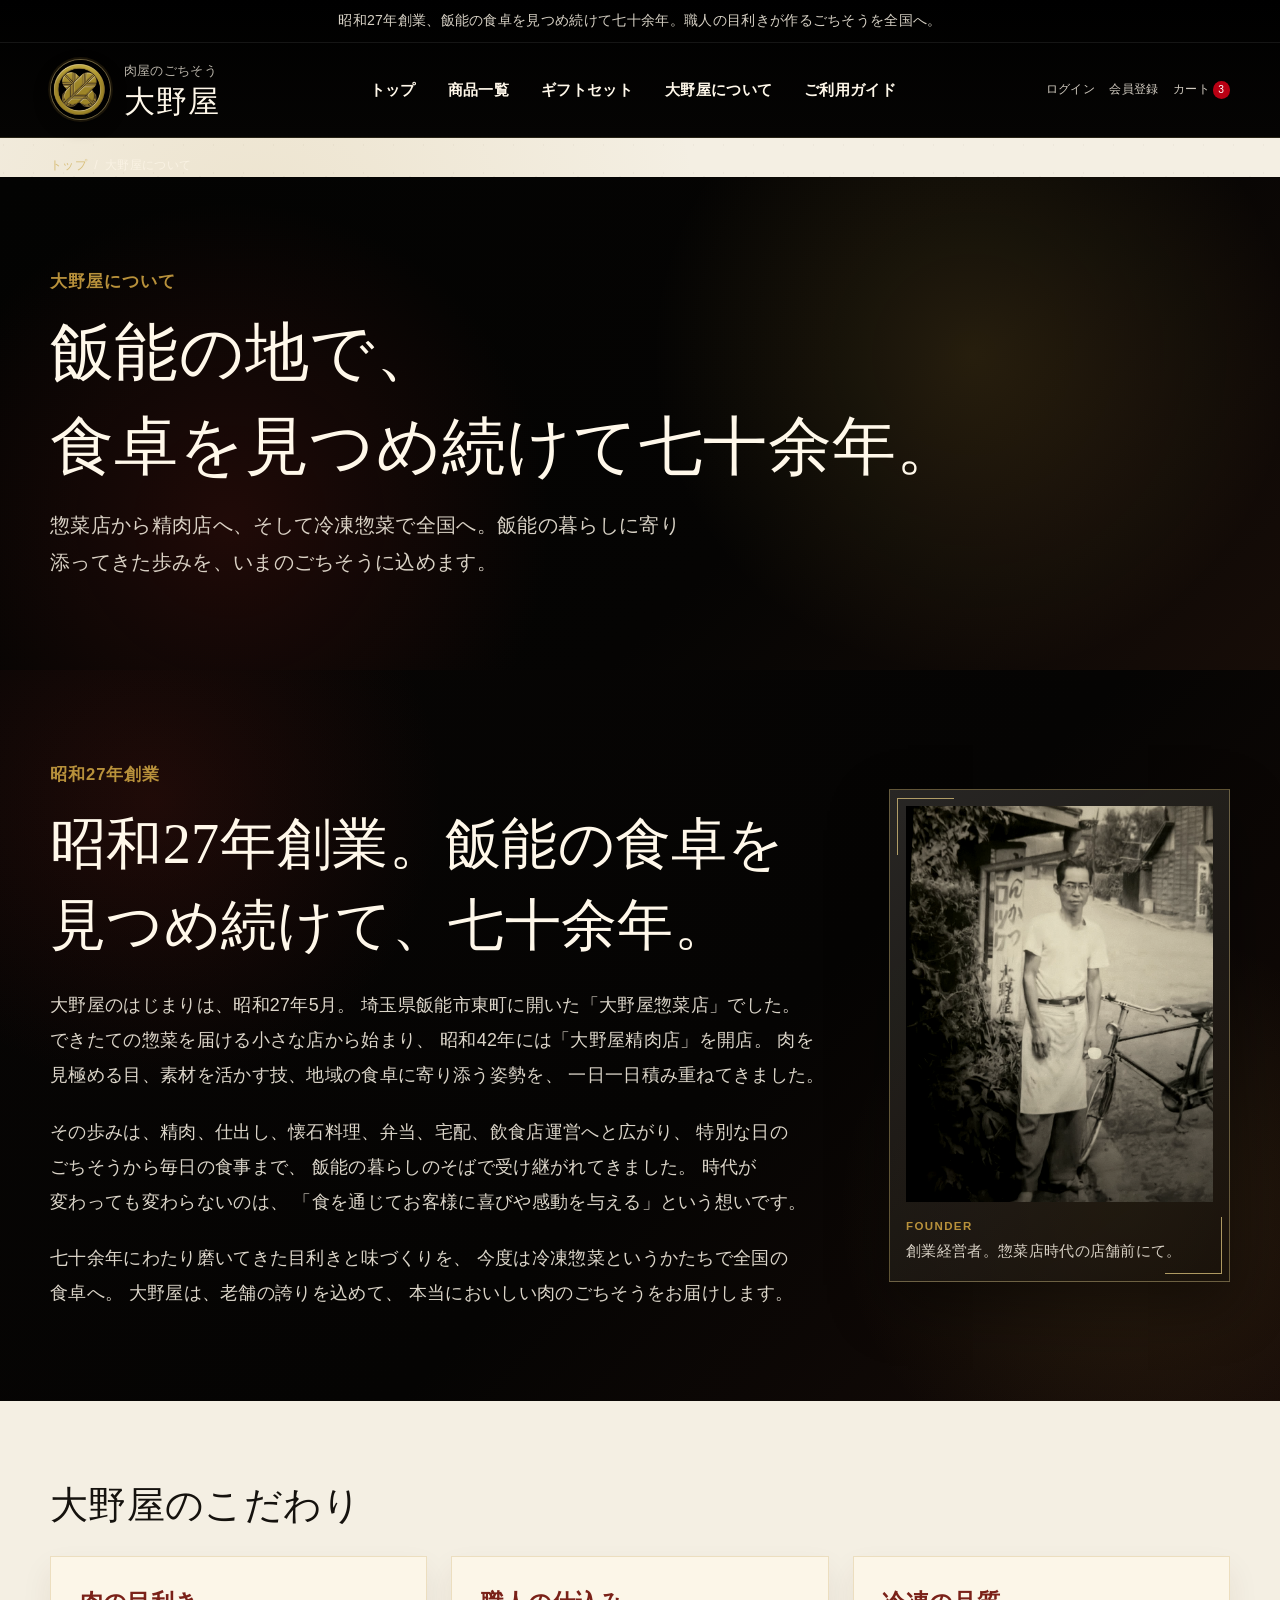
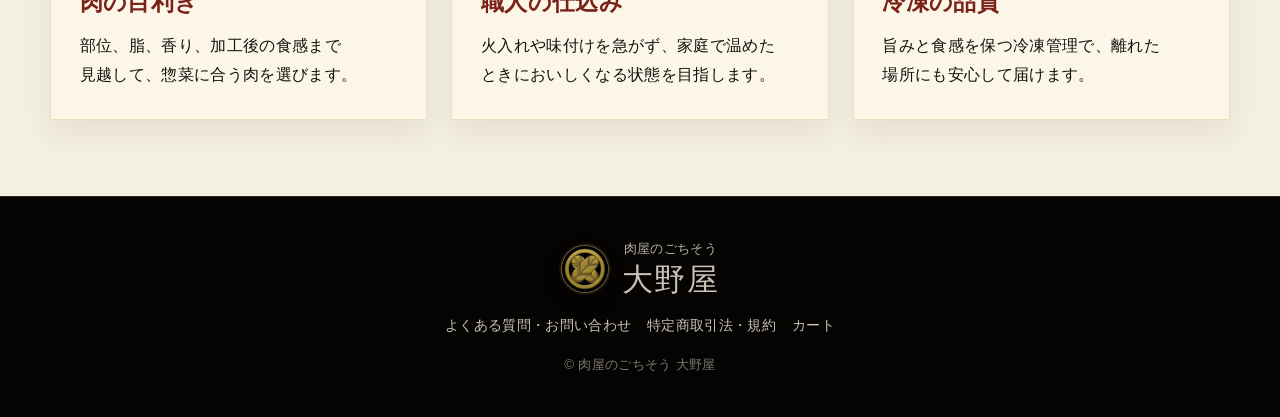
==== commit d3f8883b: "Replace site logo" ====
--- a/about.html
+++ b/about.html
@@ -11,7 +11,7 @@
     <header class="site-header" id="top">
       <div class="announcement">昭和27年創業、飯能の食卓を見つめ続けて七十余年。職人の目利きが作るごちそうを全国へ。</div>
       <div class="header-inner">
-        <a class="brand" href="index.html" aria-label="肉屋のごちそう 大野屋 トップへ"><span class="brand-mark" aria-hidden="true">大</span><span class="brand-copy"><span class="brand-small">肉屋のごちそう</span><span class="brand-name">大野屋</span></span></a>
+        <a class="brand" href="index.html" aria-label="肉屋のごちそう 大野屋 トップへ"><span class="brand-mark" aria-hidden="true"><img src="assets/logo-onoya.jpg" alt=""></span><span class="brand-copy"><span class="brand-small">肉屋のごちそう</span><span class="brand-name">大野屋</span></span></a>
         <nav class="main-nav" aria-label="メインナビゲーション"><a href="index.html">トップ</a><a href="products.html">商品一覧</a><a href="gift.html">ギフトセット</a><a href="about.html">大野屋について</a><a href="guide.html">ご利用ガイド</a></nav>
         <div class="header-actions" aria-label="アカウントメニュー"><a href="login.html">ログイン</a><a href="register.html">会員登録</a><a class="cart-link" href="cart.html">カート<span>3</span></a></div>
       </div>
@@ -76,7 +76,7 @@
       </section>
     </main>
     <footer class="site-footer">
-      <a class="brand footer-brand" href="index.html" aria-label="肉屋のごちそう 大野屋 トップへ"><span class="brand-mark" aria-hidden="true">大</span><span class="brand-copy"><span class="brand-small">肉屋のごちそう</span><span class="brand-name">大野屋</span></span></a>
+      <a class="brand footer-brand" href="index.html" aria-label="肉屋のごちそう 大野屋 トップへ"><span class="brand-mark" aria-hidden="true"><img src="assets/logo-onoya.jpg" alt=""></span><span class="brand-copy"><span class="brand-small">肉屋のごちそう</span><span class="brand-name">大野屋</span></span></a>
       <nav class="footer-links" aria-label="フッターナビ"><a href="faq.html">よくある質問・お問い合わせ</a><a href="legal.html">特定商取引法・規約</a><a href="cart.html">カート</a></nav>
       <small>&copy; 肉屋のごちそう 大野屋</small>
     </footer>
--- a/styles.css
+++ b/styles.css
@@ -123,55 +123,29 @@
 .brand-mark {
   position: relative;
   isolation: isolate;
-  display: grid;
-  width: 3.4rem;
+  display: block;
+  width: 3.8rem;
   aspect-ratio: 1;
-  place-items: center;
-  color: var(--pale-gold);
-  background:
-    radial-gradient(circle at 34% 26%, rgba(255, 248, 234, 0.18), transparent 0.6rem),
-    radial-gradient(circle at 50% 58%, #2b2116 0 44%, #0b0805 70%),
-    conic-gradient(from 20deg, #6e5422, var(--pale-gold), #8b6827, var(--gold), #6e5422);
-  border: 1px solid rgba(216, 191, 122, 0.86);
+  overflow: hidden;
+  background: #000;
+  border: 1px solid rgba(216, 191, 122, 0.48);
   border-radius: 50%;
   box-shadow:
-    inset 0 0 0 0.22rem rgba(5, 4, 3, 0.82),
-    inset 0 0 0 0.34rem rgba(216, 191, 122, 0.48),
-    0 0 0 0.16rem rgba(184, 145, 59, 0.2),
+    0 0 0 0.12rem rgba(184, 145, 59, 0.12),
     0 0.45rem 1rem rgba(0, 0, 0, 0.42);
-  font-family: var(--serif);
-  font-size: 1.58rem;
-  font-weight: 700;
-  line-height: 1.12;
-  text-shadow:
-    0 1px 0 rgba(255, 248, 234, 0.28),
-    0 0.18rem 0.45rem rgba(0, 0, 0, 0.72);
+}
+
+.brand-mark img {
+  display: block;
+  width: 100%;
+  height: 100%;
+  object-fit: contain;
+  border-radius: 50%;
 }
 
 .brand-mark::before,
 .brand-mark::after {
-  position: absolute;
-  pointer-events: none;
-  content: "";
-}
-
-.brand-mark::before {
-  inset: 0.5rem;
-  z-index: -1;
-  border: 1px solid rgba(216, 191, 122, 0.7);
-  border-radius: 50%;
-  background:
-    linear-gradient(135deg, transparent 43%, rgba(216, 191, 122, 0.28) 44% 47%, transparent 48%),
-    linear-gradient(45deg, transparent 43%, rgba(216, 191, 122, 0.2) 44% 47%, transparent 48%);
-}
-
-.brand-mark::after {
-  right: 0.58rem;
-  bottom: 0.55rem;
-  left: 0.58rem;
-  height: 1px;
-  background: linear-gradient(90deg, transparent, rgba(216, 191, 122, 0.9), transparent);
-  box-shadow: 0 -1.75rem 0 rgba(216, 191, 122, 0.16);
+  display: none;
 }
 
 .brand-copy {
@@ -1241,7 +1215,7 @@
 }
 
 .footer-brand .brand-mark {
-  width: 2.8rem;
+  width: 3rem;
 }
 
 .site-footer p {
@@ -1697,7 +1671,7 @@
   }
 
   .brand-mark {
-    width: 3rem;
+    width: 3.35rem;
   }
 
   .main-nav {
